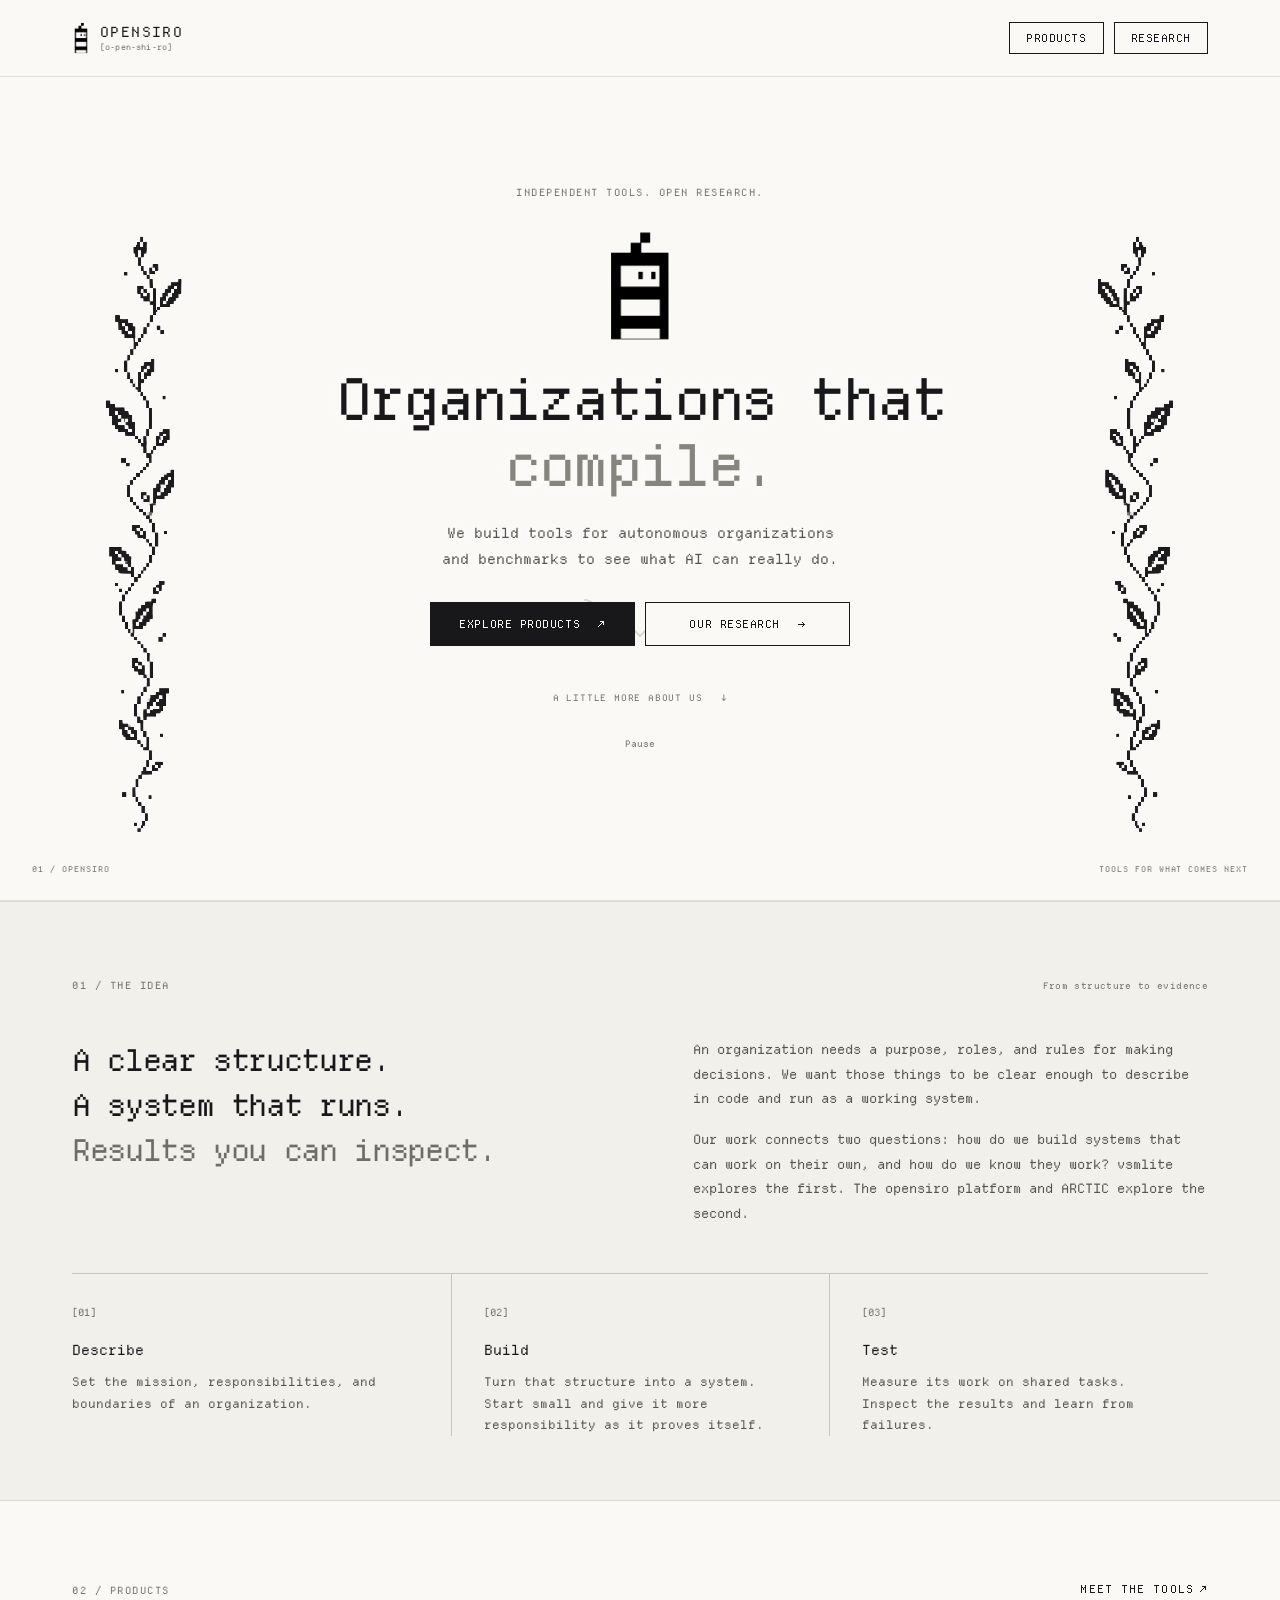
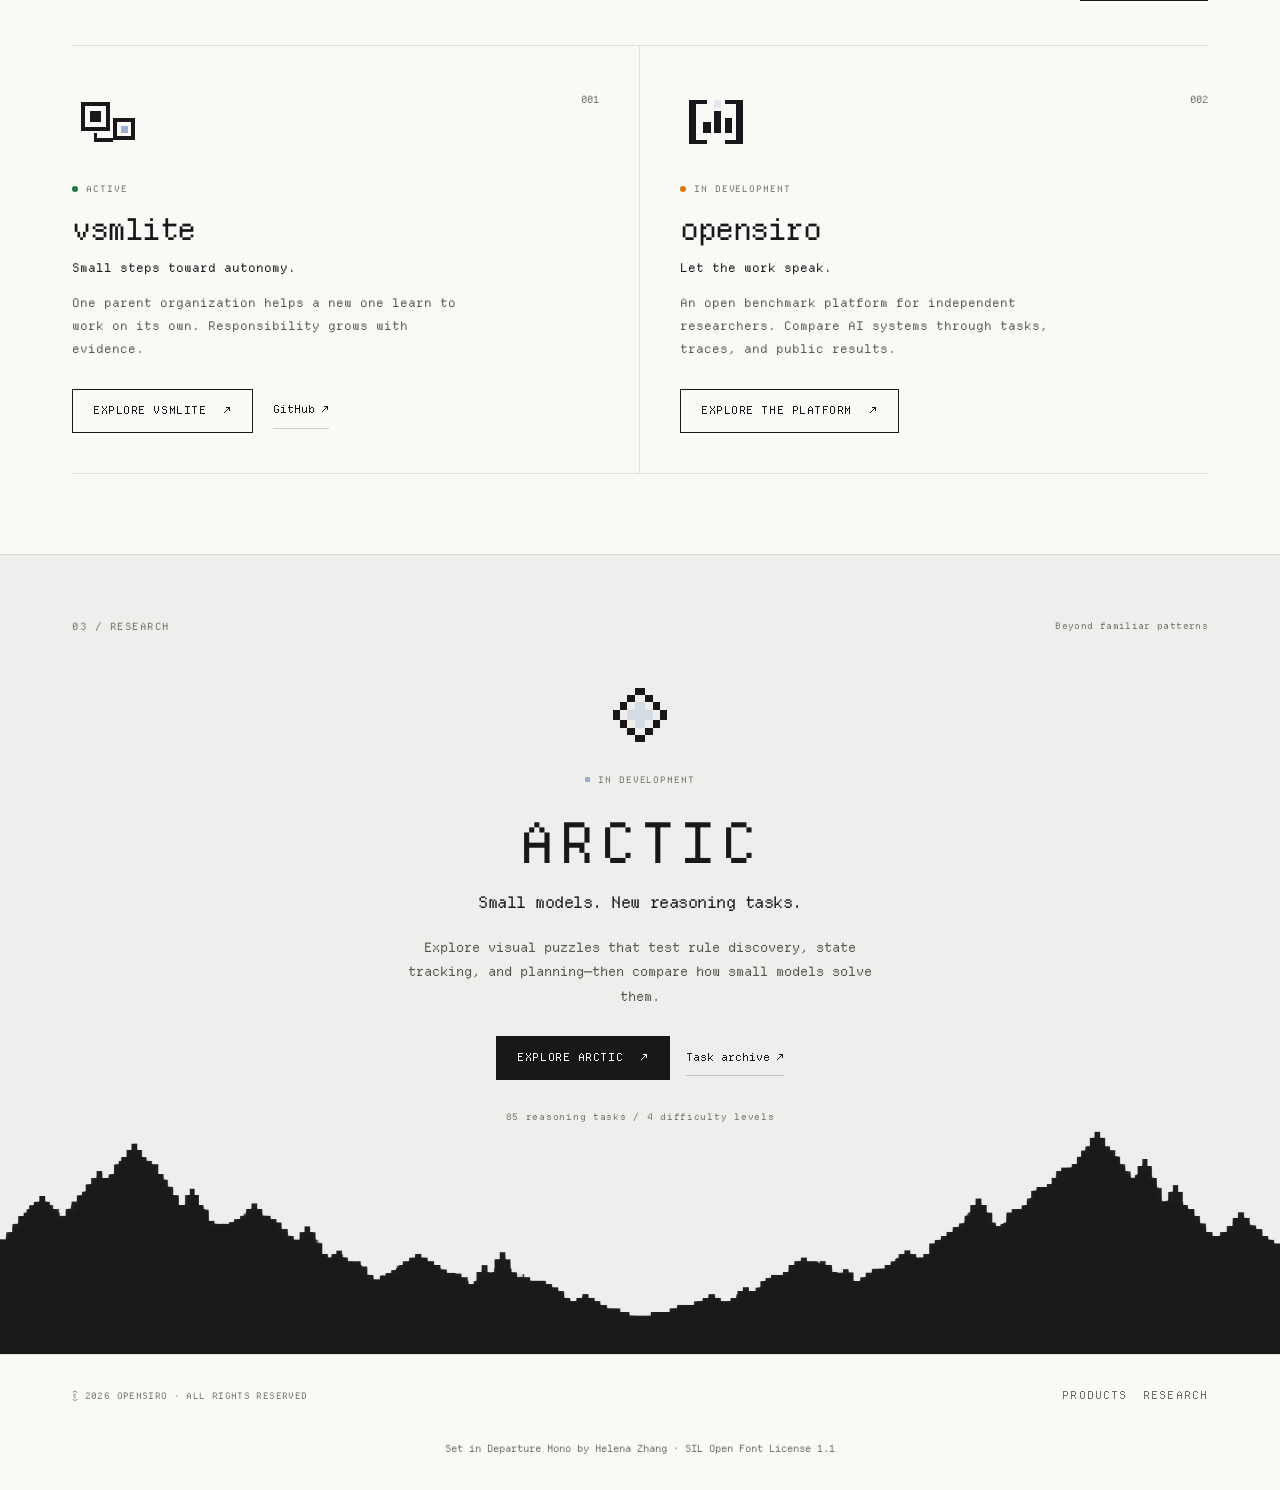
==== index.html @ 19836c88 "make site fully static" ====
<!DOCTYPE html>
<html lang="en">
<head>
<meta charset="UTF-8">
<meta name="viewport" content="width=device-width, initial-scale=1">
<title>opensiro — organizations that compile</title>
<meta name="description" content="Tools for autonomous organizations and open AI research. Explore vsmlite, the opensiro benchmark platform, and ARCTIC.">
<meta name="color-scheme" content="light">
<meta property="og:title" content="opensiro — organizations that compile">
<meta property="og:description" content="Tools for autonomous organizations and open AI research. Explore vsmlite, the opensiro benchmark platform, and ARCTIC.">
<meta property="og:type" content="website">
<meta property="og:url" content="https://opensiro.com/">
<meta property="og:image" content="https://opensiro.com/assets/social-preview.png">
<meta property="og:image:width" content="1536">
<meta property="og:image:height" content="1024">
<meta property="og:image:alt" content="opensiro — Build organizations. Test ideas.">
<meta name="twitter:card" content="summary_large_image">
<meta name="twitter:title" content="opensiro — organizations that compile">
<meta name="twitter:description" content="Tools for autonomous organizations and open AI research. Explore vsmlite, the opensiro benchmark platform, and ARCTIC.">
<meta name="twitter:image" content="https://opensiro.com/assets/social-preview.png">
<meta name="twitter:image:alt" content="opensiro — Build organizations. Test ideas.">
<link rel="canonical" href="https://opensiro.com/">
<link rel="preload" href="assets/DepartureMono-Regular.woff2" as="font" type="font/woff2" crossorigin>
<link rel="stylesheet" href="globals.css?v=20260903-pale-blue">
<link rel="stylesheet" href="shared-hero.css?v=20260903-sync">
<script src="hero-transition.js?v=20260903-sync"></script>
<script src="vines.js?v=20260903-sync2" defer blocking="render"></script>
<link rel="icon" type="image/png" sizes="64x64" href="assets/favicon-64x64.png">
<link rel="apple-touch-icon" href="assets/favicon-64x64.png">
</head>
<body>
<a class="skip-link" href="#main-content">Skip to content</a>

<!-- ============================================================ HEADER -->
<header class="site-header">
  <div class="wrap">
    <a class="brand-wordmark" href="index.html" aria-label="opensiro home">
      <span class="brand-mark" aria-hidden="true"><img class="brand-logo" src="assets/mascot-logo.png" alt=""></span>
      <span class="brand-copy"><span class="brand-name">opensiro</span><span class="brand-pronunciation">[o-pen-shi-ro]</span></span>
    </a>
    <nav class="nav-links" aria-label="primary">
      <a class="btn-stamp" href="products.html" data-nav="products">Products</a>
      <a class="btn-stamp" href="research.html" data-nav="research">Research</a>
    </nav>
  </div>
</header>

<main id="main-content">
<section class="hero home-hero">
  <div class="hero-vine vine-static vine-left" aria-hidden="true"></div>
  <div class="hero-vine vine-static vine-right" aria-hidden="true"></div>
  <div class="hero-garden" aria-hidden="true"><div class="vine-growing vine-center"></div></div>
  <div class="wrap hero-inner">
    <p class="eyebrow">Independent tools. Open research.</p>
    <div class="hero-logo" aria-hidden="true">
      <img class="hero-logo-animated" src="assets/mascot-logo.gif" alt="" width="320" height="540" decoding="async">
      <img class="hero-logo-static" src="assets/mascot-logo.png" alt="" width="320" height="540" decoding="async">
    </div>
    <h1><span class="hero-title-line">Organizations that</span> <span class="hero-title-line muted">compile.</span></h1>
    <p class="lede">We build tools for autonomous organizations<br class="desktop-break"> and benchmarks to see what AI can really do.</p>
    <div class="hero-cta">
      <a class="btn" href="products.html">Explore products <span class="arr">↗</span></a>
      <a class="btn outline" href="research.html">Our research <span class="arr">→</span></a>
    </div>
    <a class="hero-foot" href="#about">A little more about us <span aria-hidden="true">↓</span></a>
    <div class="vine-controls" hidden>
      <button class="vine-pause" type="button" aria-label="Pause garden animation">Pause</button>
    </div>
  </div>
  <div class="hero-coordinate" aria-hidden="true"><span>01 / OPENSIRO</span><span>TOOLS FOR WHAT COMES NEXT</span></div>
</section>

<section class="about-section" id="about">
  <div class="wrap">
    <div class="section-heading"><p class="eyebrow">01 / The idea</p><span class="section-note">From structure to evidence</span></div>
    <div class="about-grid">
      <h2>A clear structure.<br>A system that runs.<br><span class="muted">Results you can inspect.</span></h2>
      <div class="about-copy">
        <p>An organization needs a purpose, roles, and rules for making decisions. We want those things to be clear enough to describe in code and run as a working system.</p>
        <p>Our work connects two questions: how do we build systems that can work on their own, and how do we know they work? vsmlite explores the first. The opensiro platform and ARCTIC explore the second.</p>
      </div>
    </div>
    <ol class="process-grid">
      <li><span class="step-number">[01]</span><h3>Describe</h3><p>Set the mission, responsibilities, and boundaries of an organization.</p></li>
      <li><span class="step-number">[02]</span><h3>Build</h3><p>Turn that structure into a system. Start small and give it more responsibility as it proves itself.</p></li>
      <li><span class="step-number">[03]</span><h3>Test</h3><p>Measure its work on shared tasks. Inspect the results and learn from failures.</p></li>
    </ol>
  </div>
</section>

<section class="products-section" id="products">
  <div class="wrap">
    <div class="section-heading"><p class="eyebrow">02 / Products</p><a class="arrow-link" href="products.html">Meet the tools <span class="arr">↗</span></a></div>
    <div class="product-grid">
      <article class="product-cell">
        <div class="cell-inner">
          <div class="product-topline"><img class="product-mark " src="assets/vsmlite-mark.svg?v=20260903-pale-blue" width="80" height="80" alt="" decoding="async"><span class="product-index">001</span></div>
          <p class="p-status"><span class="dot live"></span>Active</p>
          <h3 class="p-name">vsmlite</h3>
          <p class="product-subtitle">Small steps toward autonomy.</p>
          <p class="p-tag">One parent organization helps a new one learn to work on its own. Responsibility grows with evidence.</p>
          <div class="p-cta"><a class="btn outline" href="products.html#vsmlite">Explore vsmlite <span class="arr">↗</span></a><a class="text-link" href="https://github.com/opensiro/terminal-bench-vsm" target="_blank" rel="noopener">GitHub ↗</a></div>
        </div>
      </article>
      <article class="product-cell">
        <div class="cell-inner">
          <div class="product-topline"><img class="product-mark " src="assets/opensiro-mark.svg?v=20260903-pale-blue" width="80" height="80" alt="" decoding="async"><span class="product-index">002</span></div>
          <p class="p-status alpha"><span class="dot"></span>In development</p>
          <h3 class="p-name">opensiro</h3>
          <p class="product-subtitle">Let the work speak.</p>
          <p class="p-tag">An open benchmark platform for independent researchers. Compare AI systems through tasks, traces, and public results.</p>
          <div class="p-cta"><a class="btn outline" href="products.html#opensiro">Explore the platform <span class="arr">↗</span></a></div>
        </div>
      </article>
    </div>
  </div>
</section>

<section class="arctic-section" id="research">
  <div class="wrap">
    <div class="section-heading"><p class="eyebrow">03 / Research</p><span class="section-note">Beyond familiar patterns</span></div>
    <div class="arctic-preview">
      <img class="product-mark " src="assets/arctic-mark.svg?v=20260903-pale-blue" width="80" height="80" alt="" decoding="async">
      <p class="p-status research"><span class="dot"></span>In development</p>
      <h2>ARCTIC</h2>
      <p class="arctic-headline">Small models. New reasoning tasks.</p>
      <p class="lede">Explore visual puzzles that test rule discovery, state tracking, and planning&mdash;then compare how small models solve them.</p>
      <div class="hero-cta"><a class="btn" href="research.html">Explore ARCTIC <span class="arr">↗</span></a><a class="text-link" href="https://github.com/opensiro/arctic-0" target="_blank" rel="noopener">Task archive ↗</a></div>
      <span class="arctic-caption">85 reasoning tasks / 4 difficulty levels</span>
    </div>
  </div>
  <div class="arctic-mountains" aria-hidden="true"></div>
</section>
</main>

<!-- ============================================================ FOOTER -->
<footer class="site-footer">
  <div class="wrap">
    <span class="footer-copy">© 2026 opensiro · all rights reserved</span>
    <div class="footer-links">
      <a href="products.html">Products</a>
      <a href="research.html">Research</a>
    </div>
    <!-- Social links paused until the channels are ready.
    <div class="footer-social">
      <a class="btn-icon" href="https://twitter.com/opensiro" target="_blank" rel="noopener" aria-label="Twitter / X">
        <svg width="13" height="13" viewBox="0 0 24 24" fill="currentColor"><path d="M18.244 2.25h3.308l-7.227 8.26 8.502 11.24H16.17l-5.214-6.817L4.99 21.75H1.68l7.73-8.835L1.254 2.25H8.08l4.713 6.231zm-1.161 17.52h1.833L7.084 4.126H5.117z"/></svg>
      </a>
      <a class="btn-icon" href="https://youtube.com/@opensiro" target="_blank" rel="noopener" aria-label="YouTube">
        <svg width="14" height="14" viewBox="0 0 24 24" fill="currentColor"><path d="M23.498 6.186a3.016 3.016 0 0 0-2.122-2.136C19.505 3.545 12 3.545 12 3.545s-7.505 0-9.377.505A3.017 3.017 0 0 0 .502 6.186C0 8.07 0 12 0 12s0 3.93.502 5.814a3.016 3.016 0 0 0 2.122 2.136c1.871.505 9.376.505 9.376.505s7.505 0 9.377-.505a3.015 3.015 0 0 0 2.122-2.136C24 15.93 24 12 24 12s0-3.93-.502-5.814zM9.545 15.568V8.432L15.818 12l-6.273 3.568z"/></svg>
      </a>
      <a class="btn-icon" href="https://discord.gg/opensiro" target="_blank" rel="noopener" aria-label="Discord">
        <svg width="14" height="14" viewBox="0 0 24 24" fill="currentColor"><path d="M20.317 4.37a19.791 19.791 0 0 0-4.885-1.515.074.074 0 0 0-.079.037c-.21.375-.444.864-.608 1.25a18.27 18.27 0 0 0-5.487 0 12.64 12.64 0 0 0-.617-1.25.077.077 0 0 0-.079-.037A19.736 19.736 0 0 0 3.677 4.37a.07.07 0 0 0-.032.027C.533 9.046-.32 13.58.099 18.057a.082.082 0 0 0 .031.057 19.9 19.9 0 0 0 5.993 3.03.078.078 0 0 0 .084-.028 14.09 14.09 0 0 0 1.226-1.994.076.076 0 0 0-.041-.106 13.107 13.107 0 0 1-1.872-.892.077.077 0 0 1-.008-.128 10.2 10.2 0 0 0 .372-.292.074.074 0 0 1 .077-.01c3.928 1.793 8.18 1.793 12.062 0a.074.074 0 0 1 .078.01c.12.098.246.198.373.292a.077.077 0 0 1-.006.127 12.299 12.299 0 0 1-1.873.892.077.077 0 0 0-.041.107c.36.698.772 1.362 1.225 1.993a.076.076 0 0 0 .084.028 19.839 19.839 0 0 0 6.002-3.03.077.077 0 0 0 .032-.054c.5-5.177-.838-9.674-3.549-13.66a.061.061 0 0 0-.031-.03zM8.02 15.33c-1.183 0-2.157-1.085-2.157-2.419 0-1.333.956-2.419 2.157-2.419 1.21 0 2.176 1.096 2.157 2.42 0 1.333-.956 2.418-2.157 2.418zm7.975 0c-1.183 0-2.157-1.085-2.157-2.419 0-1.333.955-2.419 2.157-2.419 1.21 0 2.176 1.096 2.157 2.42 0 1.333-.946 2.418-2.157 2.418z"/></svg>
      </a>
    </div>
    -->
    <p class="footer-font">Set in <a href="https://departuremono.com" target="_blank" rel="noopener">Departure Mono</a> by Helena Zhang · <a href="assets/DepartureMono-OFL.txt" target="_blank">SIL Open Font License 1.1</a></p>
  </div>
</footer>

<script src="app.js?v=20260903-mobile" defer></script>
</body>
</html>
---- globals.css ----
/* =====================================================================
   opensiro — globals.css
   Monochrome monospace design language.
   Warm off-white background, sharp corners, 1px hairline borders,
   invert-on-hover, single monospace typeface (DepartureMono).
   Shared across index.html, products.html, research.html.
   ===================================================================== */

@font-face{
  font-family:'DepartureMono';
  src:url('assets/DepartureMono-Regular.woff2') format('woff2'),
      url('assets/DepartureMono-Regular.woff') format('woff');
  font-weight:normal;
  font-style:normal;
  font-display:swap;
}

:root{
  --bg:#faf9f6;            /* warm off-white, NOT #fff */
  --ink:#18181b;           /* zinc-900 */
  --muted:#6e6e68;
  --muted-2:rgba(0,0,0,.8);
  --hairline:rgba(0,0,0,.10);
  --hairline-2:rgba(0,0,0,.18);
  --tint:rgba(0,0,0,.04);  /* 4% section wash */
  --accent:#9bafd2;        /* pale blue for artwork and decorative accents */
  --accent-ink:#49658e;    /* readable blue for text and keyboard focus */
  --ok:#16a34a;
  --warn:#d97706;
  --font:'DepartureMono',ui-monospace,'SF Mono',Menlo,Consolas,monospace;
  --maxw:1200px;
  --nav-h:64px;
}

/* ---------------------------------------------------------------- reset */
*,*::before,*::after{box-sizing:border-box}
html,body{margin:0;padding:0}
html{scroll-behavior:smooth;-webkit-text-size-adjust:100%}
body{
  font-family:var(--font);
  font-size:13px;
  line-height:1.6;
  letter-spacing:0;
  color:var(--ink);
  background:var(--bg);
  -webkit-font-smoothing:antialiased;
  -moz-osx-font-smoothing:grayscale;
}
button,input{font-family:inherit;color:inherit}
button{cursor:pointer;border:0;background:none}
a{color:inherit;text-decoration:none}
img,svg{display:block;max-width:100%}
::selection{background:var(--ink);color:var(--bg)}

::-webkit-scrollbar{width:10px;height:10px}
::-webkit-scrollbar-track{background:var(--bg)}
::-webkit-scrollbar-thumb{background:var(--hairline-2)}
::-webkit-scrollbar-thumb:hover{background:var(--ink)}

/* keep numerals aligned */
.num,.stat .v,.meta-row code{font-variant-numeric:tabular-nums}

/* =====================================================================
   Layout
   ===================================================================== */
.wrap{max-width:var(--maxw);margin:0 auto;padding:0 32px}
.wrap-narrow{max-width:880px;margin:0 auto;padding:0 32px}

section{padding:96px 0;position:relative}
section.tint{background:var(--tint);border-top:1px solid var(--hairline);border-bottom:1px solid var(--hairline)}
section.tight{padding:64px 0}

@media (max-width:768px){
  .wrap,.wrap-narrow{padding:0 20px}
  section{padding:64px 0}
}

/* =====================================================================
   Type scale
   ===================================================================== */
.eyebrow,.sec-label{
  font-size:11px;
  text-transform:uppercase;
  letter-spacing:.3em;
  color:var(--muted);
  font-weight:normal;
  text-align:center;
  display:block;
  margin:0 0 56px;
}

h1{font-size:clamp(26px,4.5vw,36px);line-height:1.2;letter-spacing:0;font-weight:500;margin:0 0 20px}
h1.center,h2.center{text-align:center}
h1 .muted{color:var(--muted)}
h2{font-size:clamp(22px,3vw,28px);line-height:1.25;letter-spacing:0;font-weight:500;margin:0 0 16px}

.lede{font-size:15px;line-height:1.65;color:var(--muted-2);max-width:560px}
.lede.center{margin-left:auto;margin-right:auto;text-align:center}
.lede b{color:var(--ink);font-weight:normal}

@media (max-width:768px){
  .eyebrow,.sec-label{margin-bottom:40px}
}

/* =====================================================================
   Buttons — sharp-cornered hairline pills, invert on hover
   ===================================================================== */
/* nav stamp (28px tall) */
.btn-stamp{
  display:inline-flex;align-items:center;justify-content:center;gap:6px;
  height:28px;padding:0 12px;
  border:1px solid var(--ink);background:var(--bg);color:var(--ink);
  font-size:11px;text-transform:uppercase;letter-spacing:.05em;line-height:1;
  transition:background .2s,color .2s,border-color .2s;white-space:nowrap;
}
.btn-stamp:hover{background:var(--ink);color:var(--bg)}
.btn-stamp.active{background:var(--ink);color:var(--bg)}

/* primary CTA (36px tall) */
.btn{
  display:inline-flex;align-items:center;justify-content:center;gap:8px;
  height:36px;padding:0 20px;
  border:1px solid var(--ink);background:var(--ink);color:var(--bg);
  font-size:12px;text-transform:uppercase;letter-spacing:.05em;line-height:1;
  transition:background .2s,color .2s,border-color .2s;white-space:nowrap;
}
.btn:hover{background:var(--bg);color:var(--ink)}
.btn.outline{background:var(--bg);color:var(--ink)}
.btn.outline:hover{background:var(--ink);color:var(--bg)}
.btn .arr{transition:transform .2s}
.btn:hover .arr{transform:translateX(2px)}

/* square icon button (36x36) */
.btn-icon{
  display:inline-flex;align-items:center;justify-content:center;
  width:36px;height:36px;
  border:1px solid var(--ink);background:var(--bg);color:var(--ink);
  transition:background .2s,color .2s;flex:none;
}
.btn-icon:hover{background:var(--ink);color:var(--bg)}

/* =====================================================================
   Header / nav
   ===================================================================== */
.site-header{
  position:sticky;top:0;z-index:50;
  background:var(--bg);
  border-bottom:1px solid var(--hairline);
}
.site-header .wrap{
  display:flex;align-items:center;justify-content:space-between;gap:16px;
  min-height:var(--nav-h);
}
.brand-wordmark{display:inline-flex;align-items:center;gap:9px;text-decoration:none;color:var(--ink)}
.brand-mark{
  display:inline-flex;align-items:center;justify-content:center;
  width:20px;height:30px;flex:none;
}
.brand-logo{
  width:18px;height:30px;object-fit:contain;
}
.brand-name{
  font-size:14px;text-transform:uppercase;letter-spacing:.1em;line-height:1;
}

.nav-links{display:flex;align-items:center;gap:8px}
.nav-links .btn-stamp{height:28px}

/* =====================================================================
   Hero
   ===================================================================== */
.hero{
  min-height:calc(100vh - var(--nav-h));
  display:flex;align-items:center;justify-content:center;
  text-align:center;padding:64px 0;position:relative;
}
.hero .hero-inner{max-width:760px}
.hero .hero-logo{
  position:relative;width:96px;aspect-ratio:320 / 540;
  margin:0 auto 40px;
}
.hero .hero-logo img{
  position:absolute;inset:0;width:100%;height:100%;
  object-fit:contain;object-position:center;
}
.hero .hero-logo-static{display:none}
.hero h1{font-size:clamp(30px,5vw,44px);line-height:1.15;margin-bottom:24px}
.hero .lede{margin-left:auto;margin-right:auto;max-width:560px}
.hero .hero-cta{display:flex;gap:10px;justify-content:center;margin-top:36px;flex-wrap:wrap}
.hero .hero-foot{
  margin-top:48px;font-size:11px;text-transform:uppercase;letter-spacing:.2em;color:var(--muted);
}

@media (max-width:768px){
  .hero{min-height:auto;padding:72px 0 80px}
  .hero .hero-logo{width:76px;margin-bottom:32px}
}

@media (prefers-reduced-motion:reduce){
  .hero .hero-logo-animated{display:none}
  .hero .hero-logo-static{display:block}
}

/* =====================================================================
   Product grid — centered blocks divided by hairlines (not cards)
   ===================================================================== */
.product-grid{
  display:grid;grid-template-columns:1fr 1fr;
  border-top:1px solid var(--hairline);border-bottom:1px solid var(--hairline);
}
.product-grid.single{grid-template-columns:1fr}
.product-cell{
  display:flex;align-items:center;justify-content:center;
  padding:64px 32px;text-align:center;
  border-right:1px solid var(--hairline);
}
.product-cell:last-child{border-right:0}
.product-cell .cell-inner{max-width:360px}
.product-cell .p-name{
  font-size:22px;text-transform:uppercase;letter-spacing:.15em;line-height:1;
  margin:0 0 14px;font-weight:500;
}
.product-cell .p-tag{
  font-size:12px;text-transform:uppercase;letter-spacing:.15em;line-height:1.5;
  color:var(--muted-2);margin:0 0 20px;
}
.product-cell .p-status{
  display:inline-flex;align-items:center;gap:8px;
  font-size:11px;text-transform:uppercase;letter-spacing:.2em;color:var(--muted-2);
  margin-bottom:28px;
}
.product-cell .p-status .dot{width:6px;height:6px;border-radius:50%;background:var(--ink);flex:none}
.product-cell .p-status.alpha .dot{background:var(--warn)}
.product-cell .p-status.research .dot{background:var(--accent)}
.product-cell .p-cta{display:flex;gap:8px;justify-content:center;flex-wrap:wrap}

@media (max-width:820px){
  .product-grid{grid-template-columns:1fr}
  .product-cell{border-right:0;border-bottom:1px solid var(--hairline);padding:48px 24px}
  .product-cell:last-child{border-bottom:0}
}

/* =====================================================================
   Detail page blocks (products.html / research.html)
   ===================================================================== */
.detail{
  padding:80px 0;border-bottom:1px solid var(--hairline);
}
.detail:last-of-type{border-bottom:0}
.detail-head{
  display:flex;align-items:baseline;gap:16px;flex-wrap:wrap;margin-bottom:28px;
}
.detail-head .d-name{
  font-size:28px;text-transform:uppercase;letter-spacing:.1em;font-weight:500;line-height:1;
}
.detail-head .d-status{
  font-size:11px;text-transform:uppercase;letter-spacing:.2em;color:var(--muted);
  display:inline-flex;align-items:center;gap:8px;
}
.detail-head .d-status .dot{width:6px;height:6px;border-radius:50%;background:var(--warn)}
.detail-tag{
  font-size:13px;text-transform:uppercase;letter-spacing:.1em;color:var(--muted-2);
  margin:0 0 28px;line-height:1.6;
}
.detail-body{
  display:grid;grid-template-columns:1.4fr 1fr;gap:48px;align-items:start;
}
.detail-prose p{font-size:13px;line-height:1.75;color:var(--muted-2);margin:0 0 18px}
.detail-prose p:last-child{margin-bottom:0}
.detail-prose p b{color:var(--ink);font-weight:normal}
.detail-prose h3{
  font-size:13px;text-transform:uppercase;letter-spacing:.15em;font-weight:500;
  margin:28px 0 12px;color:var(--ink);
}

.detail-aside{
  border:1px solid var(--hairline);padding:24px;
}
.detail-aside .as-label{
  font-size:10px;text-transform:uppercase;letter-spacing:.2em;color:var(--muted);
  margin-bottom:14px;
}
.meta-list{list-style:none;margin:0;padding:0}
.meta-list li{
  display:flex;justify-content:space-between;gap:16px;
  padding:10px 0;border-top:1px solid var(--hairline);
  font-size:12px;line-height:1.5;
}
.meta-list li:first-child{border-top:0}
.meta-list .k{color:var(--muted);text-transform:uppercase;letter-spacing:.1em;font-size:11px}
.meta-list .v{color:var(--ink);text-align:right}
.meta-list code{font-family:var(--font);font-size:11px}

.detail-actions{display:flex;gap:8px;flex-wrap:wrap;margin-top:24px}

@media (max-width:820px){
  .detail-body{grid-template-columns:1fr;gap:32px}
}

/* =====================================================================
   Stat strip (used on landing)
   ===================================================================== */
.stat-strip{
  display:flex;border-top:1px solid var(--hairline);border-bottom:1px solid var(--hairline);
}
.stat-strip .stat{
  flex:1 1 0;padding:36px 24px;text-align:center;border-right:1px solid var(--hairline);
}
.stat-strip .stat:last-child{border-right:0}
.stat .v{font-size:28px;line-height:1;font-weight:500;margin-bottom:10px}
.stat .k{font-size:11px;text-transform:uppercase;letter-spacing:.15em;color:var(--muted)}
@media (max-width:768px){
  .stat-strip{flex-wrap:wrap}
  .stat-strip .stat{flex:1 1 50%;border-bottom:1px solid var(--hairline)}
  .stat-strip .stat:nth-child(2n){border-right:0}
  .stat-strip .stat:nth-last-child(-n+2){border-bottom:0}
}

/* =====================================================================
   CTA band
   ===================================================================== */
.cta-band{text-align:center;padding:96px 0}
.cta-band .lede{margin-bottom:32px}

/* =====================================================================
   Footer
   ===================================================================== */
.site-footer{
  border-top:1px solid var(--hairline);
  padding:32px 0;
}
.site-footer .wrap{
  display:flex;align-items:center;justify-content:space-between;gap:24px;flex-wrap:wrap;
}
.footer-copy{font-size:11px;text-transform:uppercase;letter-spacing:.1em;color:var(--muted)}
.footer-links{display:flex;align-items:center;gap:16px;flex-wrap:wrap}
.footer-links a{
  font-size:11px;text-transform:uppercase;letter-spacing:.1em;color:var(--muted);
  transition:color .15s;
}
.footer-links a:hover{color:var(--ink)}
.footer-social{display:flex;gap:8px}
.footer-social .btn-icon{width:32px;height:32px}
.footer-font{
  flex-basis:100%;width:100%;margin:10px 0 0;
  font-size:10px;text-transform:uppercase;letter-spacing:.1em;color:var(--muted);text-align:center;
}
.footer-font a{color:inherit;transition:color .15s}
.footer-font a:hover{color:var(--ink)}

@media (max-width:600px){
  .site-footer .wrap{flex-direction:column;text-align:center}
}

/* =====================================================================
   Terminal block (kept minimal, monochrome)
   ===================================================================== */
.term{
  border:1px solid var(--ink);background:var(--bg);
}
.term .bar{
  display:flex;align-items:center;gap:10px;
  padding:10px 14px;border-bottom:1px solid var(--hairline);
}
.term .file{font-size:11px;color:var(--muted);text-transform:lowercase;letter-spacing:0}
.term pre{margin:0;padding:16px 18px;font-size:12px;line-height:1.8;color:var(--ink);overflow-x:auto}
.term pre .c{color:var(--muted)}
.term pre .p{color:var(--ink)}

/* =====================================================================
   Misc
   ===================================================================== */
hr.rule{border:0;border-top:1px solid var(--hairline);margin:0}
.arrow-link{
  display:inline-flex;align-items:center;gap:6px;
  font-size:11px;text-transform:uppercase;letter-spacing:.1em;color:var(--ink);
  border-bottom:1px solid var(--ink);padding-bottom:2px;
  transition:gap .2s;
}
.arrow-link:hover{gap:10px}
.arrow-link .arr{transition:transform .2s}

.tag-inline{
  display:inline-block;font-size:10px;text-transform:uppercase;letter-spacing:.2em;
  color:var(--muted);border:1px solid var(--hairline);padding:3px 8px;line-height:1;
}

/* Stable mascot crop + pronunciation wordmark */
.brand-wordmark{gap:10px}
.brand-mark{width:18px;height:32px;overflow:hidden}
.brand-logo{width:22px;height:32px;max-width:none;object-fit:contain;object-position:center;clip-path:inset(0 17%)}
.brand-copy{display:inline-flex;flex-direction:column;align-items:flex-start;gap:4px;line-height:1}
.brand-pronunciation{font-size:8px;line-height:1;letter-spacing:.02em;color:var(--muted);text-transform:none;white-space:nowrap}

/* =====================================================================
   2026 refresh — clear copy, living pixels, distinct product identities
   ===================================================================== */
:focus-visible{outline:2px solid var(--accent-ink);outline-offset:5px}
[id]{scroll-margin-top:88px}
.skip-link{position:fixed;top:8px;left:16px;z-index:100;background:var(--ink);color:var(--bg);padding:12px 18px;transform:translateY(-160%)}
.skip-link:focus{transform:none}
.muted{color:var(--muted)}
.site-header{background:rgba(250,249,246,.96)}
.site-header .wrap{min-height:76px}
.nav-links{gap:10px}
.nav-links .btn-stamp{height:32px;padding:0 16px}
.btn,.btn-icon{min-height:44px;height:auto}
.btn{padding:14px 20px;gap:18px;font-size:11px}
.btn-icon{width:44px}
.btn:hover,.btn:focus-visible{border-color:var(--accent);color:var(--accent-ink)}
.btn.outline:hover,.btn.outline:focus-visible{background:var(--ink);color:var(--bg);border-color:var(--ink)}
.text-link{font-size:11px;border-bottom:1px solid var(--hairline-2);padding:9px 0;transition:color .2s,border-color .2s}
.text-link:hover{color:var(--accent-ink);border-color:var(--accent)}
.hero-cta{display:flex;align-items:center;justify-content:center;gap:16px;flex-wrap:wrap}
.eyebrow{letter-spacing:.15em;font-size:10px}
.hero{isolation:isolate;overflow:hidden}
.hero .hero-inner{position:relative;z-index:1;max-width:860px;width:100%}
.home-hero{min-height:740px;min-height:min(850px,calc(100svh - 76px));padding:50px 0 82px}
.hero .eyebrow{margin:0 0 28px}
.hero .hero-logo{width:68px;margin:0 auto 24px}
.hero h1{font-size:clamp(34px,4.5vw,58px);line-height:1.14;letter-spacing:-.055em;margin-bottom:22px}
.hero h1 .muted{color:#85857e}
.hero .lede{max-width:600px;font-size:14px;line-height:1.85;color:#55554f}
.hero .hero-cta{margin-top:30px}
.hero .hero-foot{display:inline-flex;align-items:center;gap:18px;margin:36px 0 0;font-size:9px;letter-spacing:.09em;padding:8px 0}
.hero-foot:hover{color:var(--ink)}
.hero-coordinate{position:absolute;bottom:24px;left:32px;right:32px;display:flex;justify-content:space-between;font-size:8px;letter-spacing:.12em;color:var(--muted)}
.hero-vine{position:absolute;z-index:0;bottom:56px;width:clamp(115px,18vw,255px);height:80%;max-height:620px;pointer-events:none;image-rendering:pixelated}
.vine-static{background:var(--ink);-webkit-mask:url('assets/pixel-vine.png') center bottom / contain no-repeat;mask:url('assets/pixel-vine.png') center bottom / contain no-repeat}
.vine-left{left:clamp(-40px,2vw,50px)}
.vine-right{right:clamp(-40px,2vw,50px);transform:scaleX(-1)}
.vine-growing svg{display:block;width:100%;height:100%;fill:currentColor;shape-rendering:crispEdges}
.vine-petal,.vine-bud{fill:var(--accent)}
.vine-flower-center{fill:var(--bg)}
.vine-petal,.vine-bud,.vine-leaf{transform-origin:0 0}
.vine-leaf.vine-unfolding{animation:vine-leaf-open .45s steps(7,end) both}
.vine-bud.vine-unfolding{animation:vine-bud-open .3s steps(5,end) both}
.vine-petal.vine-unfolding{animation:vine-petal-open .55s steps(8,end) both}
.vines-ready .vine-unfolding{animation-play-state:paused}
.vines-ready.vines-in-view .vine-unfolding{animation-play-state:running}
@keyframes vine-leaf-open{0%{opacity:0;transform:scale(.1) rotate(30deg)}20%{opacity:1}100%{opacity:1;transform:scale(1) rotate(0)}}
@keyframes vine-bud-open{0%{opacity:0;transform:scale(.2)}100%{opacity:1;transform:scale(1)}}
@keyframes vine-petal-open{0%{opacity:0;transform:scale(.1) rotate(-25deg)}20%{opacity:1}100%{opacity:1;transform:scale(1) rotate(0)}}
.hero-garden{position:absolute;z-index:0;left:50%;top:50%;width:min(760px,82%);height:88%;transform:translate(-50%,-50%);pointer-events:none;overflow:hidden;opacity:.65;mask-image:radial-gradient(ellipse 32% 35% at 50% 50%,#0004 15%,#000 100%)}
.vine-center{width:100%;height:100%;color:#a8ada4}
.vine-center .vine-petal,.vine-center .vine-bud{fill:var(--garden-bloom,#9bafd2)}
.vine-center .vine-flower{transform-box:fill-box}
.vine-stem{stroke:currentColor;stroke-width:2.4;stroke-linecap:square;stroke-linejoin:round;fill:none}
.vine-feeler{stroke-width:1.8}
.vine-tip{fill:currentColor}
.home-hero h1,.home-hero .eyebrow,.home-hero .lede{text-shadow:0 0 8px var(--bg),0 0 14px var(--bg)}
.vine-controls{display:flex;align-items:center;justify-content:center;gap:18px;margin:14px auto 0;color:var(--muted);font-size:9px}
.vine-controls[hidden]{display:none}
.vine-controls button{font:inherit;color:inherit;background:none;border:0;padding:8px 0;cursor:pointer;min-height:32px}
.vine-controls button:hover{color:var(--accent-ink)}
.vine-controls button:disabled{cursor:default;opacity:.5}
@media(max-width:540px){.hero-garden{width:560px;max-width:none;opacity:.42}.vine-controls{margin-top:8px}.home-hero .hero-foot{margin-top:22px}}
.page-hero{min-height:430px;padding:90px 0 72px;border-bottom:1px solid var(--hairline)}
.page-hero .hero-vine{height:90%;bottom:0;max-width:190px}
.page-hero .hero-cta{gap:30px}
.section-heading{display:flex;align-items:center;justify-content:space-between;gap:24px;margin-bottom:44px}
.section-heading .eyebrow{margin:0;text-align:left}
.section-note{font-size:9px;letter-spacing:.04em;color:var(--muted)}
.about-section{border-top:1px solid var(--hairline);border-bottom:1px solid var(--hairline);background:#f1f0eb;padding:76px 0 64px}
.about-grid{display:grid;grid-template-columns:1.05fr 1fr;gap:80px;align-items:start}
.about-grid h2{font-size:clamp(21px,2.5vw,30px);line-height:1.5;letter-spacing:-.045em;margin:0}
.about-copy p{font-size:13px;line-height:1.9;margin:0 0 16px;color:#55554f}
.about-copy p:last-child{margin-bottom:0}
.process-grid{list-style:none;padding:0;margin:46px 0 0;display:grid;grid-template-columns:repeat(3,1fr);border-top:1px solid var(--hairline-2)}
.process-grid li{padding:28px 32px 0 0}
.process-grid li+li{padding-left:32px;border-left:1px solid var(--hairline-2)}
.step-number{font-size:10px;color:var(--muted)}
.process-grid h3{font-size:14px;font-weight:normal;margin:16px 0 10px}
.process-grid p{font-size:12px;line-height:1.8;color:#55554f;margin:0}
.products-section{padding:80px 0}
.product-cell{padding:40px;text-align:left;align-items:stretch;justify-content:stretch}
.product-cell:first-child{padding-left:0}
.product-cell:last-child{padding-right:0}
.product-cell .cell-inner{max-width:none;width:100%;display:flex;flex-direction:column;align-items:flex-start}
.product-topline{display:flex;justify-content:space-between;align-items:flex-start;width:100%;margin-bottom:24px}
.product-mark{width:72px;height:72px;flex:none;image-rendering:pixelated}
.product-index{font-size:10px;color:var(--muted);padding-top:6px}
.product-cell .p-name{font-size:30px;letter-spacing:-.05em;text-transform:none;margin-bottom:14px}
.product-subtitle{font-size:12px;line-height:1.7;margin:0 0 14px;color:var(--ink)}
.product-cell .p-tag{font-size:12px;line-height:1.9;text-transform:none;letter-spacing:0;color:#5a5a53;margin-bottom:28px;max-width:410px}
.p-status,.product-cell .p-status{display:inline-flex;align-items:center;gap:8px;font-size:9px;line-height:1.5;text-transform:uppercase;letter-spacing:.1em;color:var(--muted);margin:0 0 18px}
.p-status .dot,.d-status .dot{width:5px;height:5px;border-radius:0;background:var(--ink);flex:none}
.dot.live,.product-cell .p-status .dot.live,.detail-head .d-status .dot.live{background:#237746}
.p-status.alpha .dot{background:var(--warn)}
.p-status.research .dot{background:var(--accent)}
.product-cell .p-cta{justify-content:flex-start;align-items:center;gap:20px;margin-top:auto}
.arctic-section{position:relative;isolation:isolate;overflow:hidden;background:#eeefec;padding:64px 0 230px;border-top:1px solid var(--hairline)}
.arctic-section>.wrap{position:relative;z-index:1}
.arctic-preview{text-align:center;max-width:650px;margin:0 auto}
.arctic-preview .product-mark{margin:0 auto 22px}
.arctic-preview .p-status{display:flex;justify-content:center;margin-bottom:22px}
.arctic-preview h2{font-size:clamp(38px,5vw,56px);letter-spacing:.08em;margin:0 0 12px}
.arctic-headline{font-size:16px;margin:0 0 20px;letter-spacing:-.03em}
.arctic-preview .lede{font-size:13px;line-height:1.9;margin:0 auto 26px;max-width:480px;color:#55554f}
.arctic-caption{display:block;color:var(--muted);font-size:9px;letter-spacing:.08em;margin-top:30px}
.arctic-mountains{position:absolute;z-index:0;bottom:-1px;left:0;width:100%;height:240px;background:var(--ink);-webkit-mask:url('assets/arctic-mountains.png') center bottom / 100% 100% no-repeat;mask:url('assets/arctic-mountains.png') center bottom / 100% 100% no-repeat;transition:background-color .6s ease;pointer-events:none}
.arctic-section:hover .arctic-mountains,.arctic-section:focus-within .arctic-mountains{background:var(--accent)}
.arctic-hero{min-height:780px;padding:64px 0 250px;display:block}
.arctic-hero .hero-product-mark{width:90px;height:90px;margin:0 auto 24px}
.arctic-hero h1{font-size:clamp(50px,7vw,80px);letter-spacing:.08em;margin-bottom:16px}
.arctic-hero .lede{max-width:550px;font-size:13px}
.detail{padding:72px 0}
.detail-head{align-items:center;gap:24px;margin-bottom:30px}
.detail-head .eyebrow{margin:0 0 12px;text-align:left;font-size:9px}
.detail-head .d-name{margin:0;font-size:32px;text-transform:none;letter-spacing:-.05em}
.detail-head .d-status{margin-left:auto;font-size:9px;letter-spacing:.08em}
.detail-head .d-status .dot{border-radius:0}
.detail-tag{text-transform:none;font-size:16px;letter-spacing:-.03em;margin-bottom:34px;max-width:650px}
.detail-body{grid-template-columns:1.4fr 1fr;gap:80px}
.detail-prose p{color:#55554f;line-height:1.9;font-size:13px}
.detail-prose h3{font-size:12px;letter-spacing:0;text-transform:none;margin:28px 0 12px}
.detail-aside{padding:28px;background:var(--bg)}
.detail-aside .as-label{margin:0 0 16px}
.meta-list .k{font-size:9px;letter-spacing:.04em}
.meta-list .v{font-size:11px}
.detail-actions .btn{font-size:10px;white-space:normal;line-height:1.5}
.research-question{font-size:clamp(22px,3vw,34px);line-height:1.5;letter-spacing:-.045em;max-width:960px;margin-bottom:44px}
.detail-prose .research-expansion{font-size:10px;border-top:1px solid var(--hairline);padding-top:20px;margin-top:28px}
.section-heading .p-status{margin:0}
.stat-strip .stat{padding:28px 16px}
.stat .v{font-size:34px;letter-spacing:-.04em}
.stat .v span{font-size:17px}
.stat .k{font-size:9px;line-height:1.7;letter-spacing:.05em}
.cta-band .eyebrow{margin-bottom:26px}
.cta-band h2{font-size:26px;letter-spacing:-.04em}
.cta-band .lede{font-size:12px;color:#55554f;line-height:1.9;margin-bottom:28px}
.footer-copy{font-size:9px;letter-spacing:.04em}
.footer-font{text-transform:none;letter-spacing:0;line-height:1.9}

@media(min-width:1600px){.hero-vine{width:300px;max-height:680px}.vine-left{left:calc((100vw - 1440px)/2)}.vine-right{right:calc((100vw - 1440px)/2)}}
@media(max-width:1000px){
  .hero-vine{opacity:.65;width:145px}.vine-left{left:-30px}.vine-right{right:-30px}
  .about-grid,.detail-body{gap:40px}
  .product-cell{padding:32px}
  .detail-head .d-status{margin-left:0}
}
@media(max-width:820px){
  .site-header .wrap{gap:10px}
  .nav-links{gap:6px}
  .nav-links .btn-stamp{height:44px;padding:0 10px}
  .home-hero{min-height:690px}
  .hero .hero-inner{max-width:640px}
  .hero .lede{max-width:460px}
  .hero-vine{width:100px;opacity:.4}
  .about-grid,.detail-body{grid-template-columns:1fr;gap:28px}
  .about-grid h2{font-size:28px}
  .product-cell,.product-cell:first-child,.product-cell:last-child{padding:32px 0}
  .product-cell .p-tag{max-width:520px}
  .process-grid li{padding-right:20px}.process-grid li+li{padding-left:20px}
  .arctic-section{padding-bottom:200px}.arctic-mountains{height:175px}
  .arctic-hero{min-height:710px;padding-top:64px;padding-bottom:210px}
}
@media(max-width:540px){
  .site-header .wrap{min-height:68px;padding:0 16px}
  .brand-wordmark{gap:7px}
  .brand-name{font-size:12px;letter-spacing:.05em}
  .brand-pronunciation{font-size:7px}
  .nav-links .btn-stamp{font-size:10px;padding:0 8px;letter-spacing:0}
  .home-hero{min-height:710px;padding:48px 0 75px}
  .hero .hero-inner{padding-left:30px;padding-right:30px}
  .hero h1{font-size:32px;letter-spacing:-.065em}
  .hero .eyebrow{font-size:8px;letter-spacing:.09em}
  .hero .hero-logo{width:62px;margin-bottom:24px}
  .hero .lede{font-size:12px;max-width:320px;line-height:1.9}
  .desktop-break{display:none}
  .hero .hero-cta{gap:10px}
  .hero-cta .btn{font-size:9px;padding:13px 12px;gap:10px}
  .hero .hero-foot{font-size:8px;letter-spacing:0;margin-top:30px}
  .hero-vine{width:88px;height:72%;bottom:75px;opacity:.24}
  .vine-left{left:-20px}.vine-right{right:-20px}
  .hero-coordinate{left:20px;right:20px;font-size:7px}.hero-coordinate span:last-child{display:none}
  .section-heading{gap:16px;margin-bottom:30px;align-items:flex-start}.section-note{max-width:120px;text-align:right;font-size:8px}
  .section-heading .arrow-link{font-size:8px;letter-spacing:0}
  .about-section,.products-section,.detail{padding:52px 0}
  .about-grid h2{font-size:23px}
  .about-copy p,.detail-prose p{font-size:12px}
  .process-grid{grid-template-columns:1fr;margin-top:32px}
  .process-grid li,.process-grid li+li{border-left:0;border-bottom:1px solid var(--hairline);padding:22px 0}
  .process-grid li:last-child{border-bottom:0;padding-bottom:0}
  .process-grid h3{margin-top:10px}.process-grid p{max-width:360px}
  .page-hero{padding:68px 0 52px;min-height:390px}
  .page-hero .hero-vine{bottom:0}
  .page-hero .hero-cta{gap:24px}
  .product-cell .p-name{font-size:28px}
  .product-mark{width:64px;height:64px}
  .detail-head{gap:16px}.detail-head .d-name{font-size:28px}
  .detail-head .d-status{width:100%;margin-top:0}
  .detail-tag{font-size:14px}.detail-aside{padding:22px}
  .arctic-section{padding-top:48px;padding-bottom:140px}
  .arctic-mountains{height:120px;-webkit-mask-size:170% 100%;mask-size:170% 100%}
  .arctic-preview h2{font-size:42px}.arctic-headline{font-size:14px}
  .arctic-preview .lede{font-size:12px}
  .arctic-caption{font-size:8px;letter-spacing:0}
  .arctic-hero{min-height:710px;padding-top:54px;padding-bottom:170px}
  .arctic-hero h1{font-size:56px;letter-spacing:.06em}
  .arctic-hero .hero-product-mark{width:80px;height:80px}
  .research-question{font-size:22px}
  .stat-strip .stat{flex-basis:50%;padding:24px 10px}.stat .v{font-size:28px}
  .cta-band{padding:64px 0}.cta-band h2{font-size:22px}
}
@media(prefers-reduced-motion:reduce){
  html{scroll-behavior:auto}
  *,*::before,*::after{animation:none!important;transition:none!important}
  .hero-vine{clip-path:none!important}
}

/* Public ARCTIC-0 training pairs, drawn directly from the source matrices. */
.research-hero .hero-inner{max-width:660px}
.research-orbit{position:absolute;top:220px;z-index:1;width:176px;text-align:left;pointer-events:none}
.orbit-left{left:max(28px,calc((100vw - 1200px)/2 + 32px));transform:translateY(24px)}
.orbit-right{right:max(28px,calc((100vw - 1200px)/2 + 32px));transform:translateY(-28px)}
.research-orbit img{width:176px;height:176px;margin:16px 0;border:6px solid var(--bg);outline:1px solid var(--hairline-2);image-rendering:pixelated}
.orbit-stack img{width:144px;height:204px;object-fit:contain}
.orbit-label,.orbit-foot{font-size:8px;letter-spacing:.08em;text-transform:uppercase;color:var(--muted)}
.orbit-foot{font-size:7px;letter-spacing:.03em}
.benchmark-samples{padding:80px 0;border-bottom:1px solid var(--hairline)}
.sample-intro{display:flex;align-items:flex-end;justify-content:space-between;gap:48px;margin-bottom:42px}
.sample-intro h2{font-size:clamp(22px,3vw,34px);line-height:1.4;letter-spacing:-.045em;margin:0}
.sample-intro>p{font-size:12px;line-height:1.9;color:#55554f;max-width:380px;margin:0}
.sample-grid{display:grid;grid-template-columns:repeat(2,minmax(0,1fr));border-top:1px solid var(--hairline-2);border-bottom:1px solid var(--hairline-2)}
.sample-card{margin:0;padding:26px 22px;min-width:0;display:flex;flex-direction:column;align-items:stretch;border-right:1px solid var(--hairline-2)}
.sample-card:first-child{padding-left:0}.sample-card:last-child{padding-right:0;border-right:0}
.sample-card:nth-child(2){padding-right:0;border-right:0}
.sample-topline{display:flex;justify-content:space-between;gap:10px;font-size:8px;letter-spacing:.06em;color:var(--muted);text-transform:uppercase;margin-bottom:28px}
.sample-grid-labels{display:grid;grid-template-columns:1fr 1fr;gap:20px;text-align:center;font-size:8px;color:var(--muted)}
.sample-diagram{display:block;width:100%;height:260px;margin:8px 0 22px;overflow:visible}
.sample-card h3{font-size:12px;font-weight:normal;line-height:1.7;margin:0 0 10px}
.sample-card figcaption p{font-size:11px;color:#55554f;line-height:1.8;margin:0 0 18px}
.sample-card figcaption .sample-task-name{font-size:9px;line-height:1.6;letter-spacing:.02em;color:var(--muted);margin:0 0 10px}
.sample-card-wide{grid-column:1/-1;display:grid;grid-template-columns:.7fr 1.3fr;column-gap:42px;border-top:1px solid var(--hairline-2);padding-left:0;padding-top:32px;padding-bottom:32px}
.sample-card-wide .sample-topline{grid-column:1/-1}
.sample-card-wide .sample-grid-labels{grid-column:2;grid-row:2}
.sample-card-wide .sample-diagram{grid-column:2;grid-row:3/5;height:auto;max-width:600px;margin:8px 0 0;justify-self:center}
.sample-card-wide figcaption{grid-column:1;grid-row:3;align-self:end}
.sample-card-wide .sample-replay{grid-column:1;grid-row:4;align-self:start;justify-self:start;margin-top:0}
.sample-replay{align-self:flex-start;display:inline-flex;align-items:center;gap:7px;margin-top:auto;min-height:44px;font-size:10px}
.sample-replay[hidden]{display:none}
.sample-credit{font-size:9px;color:var(--muted);line-height:1.9;margin:20px 0 0}
.sample-credit a{border-bottom:1px solid var(--hairline-2)}
.sample-credit a:hover{color:var(--accent-ink)}
@media(max-width:1100px){.research-orbit{display:none}}
@media(max-width:820px){
  .sample-intro{display:block}.sample-intro>p{margin-top:22px;max-width:520px}
  .sample-grid{grid-template-columns:1fr}
  .sample-card,.sample-card:first-child,.sample-card:last-child{padding:28px 0;border-right:0;border-bottom:1px solid var(--hairline-2)}
  .sample-card:last-child{border-bottom:0}
  .sample-card-wide{display:flex;grid-column:auto;border-top:0}
  .sample-card-wide figcaption{align-self:stretch}
  .sample-card-wide .sample-diagram{height:auto;max-width:420px;margin:8px 0 22px}
  .sample-card-wide .sample-replay{align-self:flex-start}
  .sample-diagram,.sample-grid-labels{max-width:420px;align-self:center;width:100%}
  .sample-card figcaption p{max-width:520px}
  .sample-topline{margin-bottom:20px}
}
@media(max-width:540px){.benchmark-samples{padding:52px 0}.sample-intro{margin-bottom:28px}.sample-intro h2{font-size:23px}}

/* ARCTIC workflow — preparation, submission, and small-model evaluation. */
.workflow-question{margin-bottom:20px}
.workflow-intro{max-width:790px;margin:0 0 36px;color:var(--muted-2);font-size:13px;line-height:1.9}
.workflow-intro strong{font-weight:normal;color:var(--ink)}
.research-workflow{margin:0 0 48px;border:1px solid var(--hairline-2)}
.workflow-heading{display:flex;justify-content:space-between;align-items:center;gap:16px;padding:17px 24px;border-bottom:1px solid var(--hairline-2);font-size:10px;letter-spacing:.05em;text-transform:uppercase}
.workflow-focus{color:#2458c4;display:inline-flex;align-items:center;gap:9px}
.workflow-focus::before{content:'';width:7px;height:7px;background:currentColor;flex-shrink:0}
.workflow-board{--bridge:184px;--gap:28px;display:grid;grid-template-columns:minmax(0,1fr) var(--bridge) minmax(0,1fr);column-gap:var(--gap);padding:28px 28px 26px}
.workflow-lane{min-width:0;border:1px dashed var(--hairline-2);padding:20px}
.workflow-lane h3{font-size:13px;font-weight:normal;line-height:1.7;margin:0 0 22px;min-height:44px}
.workflow-lane h3>span{display:block;font-size:9px;text-transform:uppercase;letter-spacing:.04em;color:var(--muted);margin-bottom:6px}
.workflow-preparation{grid-area:1/1}
.workflow-evaluation{grid-area:1/3;border-color:#809bd5}
.workflow-node{position:relative;display:flex;flex-direction:column;justify-content:center;align-items:center;text-align:center;border:1px solid var(--hairline-2);background:var(--bg);padding:15px 10px}
.workflow-node h4{font-size:12px;line-height:1.7;font-weight:normal;margin:0}
.workflow-node p{font-size:10px;color:var(--muted);line-height:1.7;margin:6px 0 0}
.workflow-node-label{font-size:8px;line-height:1.6;letter-spacing:.04em;text-transform:uppercase;color:var(--muted);margin-bottom:6px}
.workflow-builder,.workflow-dataset{min-height:156px}
.workflow-cycle{margin:0 0 10px;flex-shrink:0}
.workflow-training,.workflow-test{min-height:88px}
.workflow-student,.workflow-package{min-height:102px;border-color:#809bd5}
.workflow-student{background:#edf2ff}
.workflow-student h4{color:#2458c4}
.workflow-test{color:var(--bg);background:var(--ink);border-color:var(--ink)}
.workflow-test p{color:#d8d8d3}
.workflow-step{display:flex;justify-content:center;align-items:center;gap:8px;height:38px;font-size:9px;color:var(--muted);margin:0}
.workflow-step>span{color:var(--ink);font-size:18px;line-height:1}
.workflow-splits{display:grid;grid-template-columns:.85fr 1.15fr;width:100%;margin-top:14px;border:1px solid var(--hairline-2)}
.workflow-splits>div{padding:9px 4px}
.workflow-splits>div+div{border-left:1px solid var(--hairline-2);background:#edf2ff}
.workflow-splits>div>span{font-size:9px;color:var(--ink)}
.workflow-splits p{font-size:9px;margin-top:4px}
.workflow-exchange{position:relative;grid-area:1/2;align-self:start;text-align:center}
.workflow-brief{margin-top:102px}
.workflow-feedback{margin-top:280px;color:#2458c4}
.workflow-frequency{position:relative;z-index:1;display:block;background:var(--bg);font-size:8px;text-transform:uppercase;letter-spacing:.02em;margin-bottom:10px;color:var(--muted)}
.workflow-exchange>p{position:relative;z-index:1;border:1px solid var(--hairline-2);padding:12px 9px;background:var(--bg);margin:0;font-size:10px;line-height:1.8}
.workflow-exchange strong{display:block;font-weight:normal;margin-bottom:4px}
.workflow-exchange p>span{display:block;color:var(--muted);font-size:9px}
.workflow-feedback>p{border-color:#809bd5}
.workflow-return-arrow{position:absolute;top:67px;left:calc(-1 * var(--gap));right:calc(-1 * var(--gap));border-top:1px solid var(--muted)}
.workflow-return-arrow::before{position:absolute;content:'';top:-4px;left:0;width:7px;height:7px;border-left:1px solid currentColor;border-bottom:1px solid currentColor;transform:rotate(45deg);color:var(--muted)}
.workflow-feedback .workflow-return-arrow{border-color:#809bd5;left:-14px;top:50px}
.workflow-feedback .workflow-return-arrow::after{position:absolute;content:'';right:100%;bottom:0;width:14px;height:118px;border-top:1px solid #809bd5;border-right:1px solid #809bd5}
.workflow-feedback .workflow-return-arrow::before{left:-14px;top:-122px;color:#809bd5}
.workflow-feedback .workflow-feedback-destination{border:0;background:none;padding:12px 4px 0;color:var(--muted);font-size:9px}
.workflow-submission{grid-area:2/1/3/4;position:relative;text-align:center;margin:0 calc((100% - var(--bridge) - 2 * var(--gap))/4);height:34px;border:1px solid #809bd5;border-top:0;color:#2458c4}
.workflow-submission>span{position:relative;top:23px;background:var(--bg);padding:0 12px;font-size:9px;white-space:nowrap}
.workflow-submission::after{content:'';position:absolute;right:-4px;top:0;width:7px;height:7px;border-left:1px solid #809bd5;border-top:1px solid #809bd5;transform:rotate(45deg)}

@media(max-width:1000px) and (min-width:861px){
  .workflow-board{--bridge:158px;--gap:22px;padding:22px 18px 26px}
  .workflow-lane{padding:16px 12px}
  .workflow-node h4{font-size:11px}
}
@media(max-width:860px){
  .workflow-board{display:flex;flex-direction:column;gap:0;padding:24px}
  .workflow-lane{width:100%;padding:22px}
  .workflow-lane h3{min-height:0;margin-bottom:20px}
  .workflow-brief{order:0;margin:0 0 28px;align-self:center;width:min(100%,340px)}
  .workflow-preparation{order:1}
  .workflow-submission{order:2;margin:0;height:70px;border:0;display:flex;align-items:center;justify-content:center}
  .workflow-submission>span{top:0;white-space:normal;padding:0 12px 8px}
  .workflow-submission>span>span{display:none}
  .workflow-submission::after{top:auto;right:calc(50% - 4px);bottom:10px;transform:rotate(225deg)}
  .workflow-evaluation{order:3}
  .workflow-feedback{order:4;margin:28px 0 0;align-self:center;width:min(100%,340px)}
  .workflow-return-arrow{display:none}
  .workflow-brief::after{content:'↓';position:absolute;bottom:-27px;left:calc(50% - 5px);font-size:18px;color:var(--muted)}
  .workflow-feedback .workflow-frequency::before{content:'↶ ';color:#2458c4}
  .workflow-builder,.workflow-dataset{min-height:144px}
}
@media(max-width:540px){
  .workflow-heading{align-items:flex-start;flex-direction:column;gap:10px;padding:16px;font-size:9px}
  .workflow-board{padding:22px 14px}
  .workflow-lane{padding:18px 14px}
  .workflow-intro{font-size:12px}
}
---- shared-hero.css ----
/* Shared composition for the home and product pages. */
.home-hero{border-bottom:1px solid var(--hairline)}
.home-hero .hero-inner{width:100%}
.home-hero .eyebrow{min-height:16px;line-height:16px}
.home-hero h1{margin-top:0;min-height:2.28em}
.hero-title-line{display:block;white-space:nowrap}
.home-hero .lede{min-height:3.7em;margin-top:0;margin-bottom:0}
.home-hero .hero-cta{display:grid;grid-template-columns:repeat(2,minmax(0,1fr));width:min(100%,420px);margin-left:auto;margin-right:auto;gap:10px}
.home-hero .hero-cta .btn{justify-content:center;white-space:nowrap}
.home-hero .hero-foot{min-height:32px}
.home-hero .vine-controls{min-height:32px}

@media(max-width:540px){
  .home-hero h1{font-size:clamp(21px,6.7vw,32px);letter-spacing:-.055em}
  .home-hero .lede{min-height:7.6em}
  .home-hero .hero-cta .btn{padding-left:10px;padding-right:10px;gap:6px}
}

/* Native page navigation preserves normal links, history, and anchor behavior.
   Only the copy crossfades; the restored garden is shown at full opacity. */
@view-transition{navigation:auto}
.site-header{view-transition-name:hero-header}
.home-hero .vine-left{view-transition-name:hero-vine-left}
.home-hero .vine-right{view-transition-name:hero-vine-right}
.home-hero .hero-garden{view-transition-name:hero-garden}
.home-hero .hero-logo{view-transition-name:hero-mascot}
.home-hero .vine-controls{view-transition-name:hero-playback}
.home-hero .eyebrow{view-transition-name:hero-eyebrow}
.home-hero h1{view-transition-name:hero-title}
.home-hero .lede{view-transition-name:hero-description}
.home-hero .hero-cta{view-transition-name:hero-actions}
.home-hero .hero-foot{view-transition-name:hero-foot}
.home-hero .hero-coordinate{view-transition-name:hero-coordinate}
::view-transition-group(*){animation:none}
::view-transition-old(*){animation:none;opacity:0}
::view-transition-new(*){animation:none;opacity:1;mix-blend-mode:normal}
::view-transition-old(hero-eyebrow),::view-transition-old(hero-title),
::view-transition-old(hero-description),::view-transition-old(hero-actions),
::view-transition-old(hero-foot),::view-transition-old(hero-coordinate){animation:hero-copy-out 100ms ease-out both}
::view-transition-new(hero-eyebrow),::view-transition-new(hero-title),
::view-transition-new(hero-description),::view-transition-new(hero-actions),
::view-transition-new(hero-foot),::view-transition-new(hero-coordinate){animation:hero-copy-in 100ms 100ms ease-in both}
@keyframes hero-copy-out{from{opacity:1}to{opacity:0}}
@keyframes hero-copy-in{from{opacity:0}to{opacity:1}}
@media(prefers-reduced-motion:reduce){
  @view-transition{navigation:none}
  ::view-transition-old(*),::view-transition-new(*){animation:none!important}
}
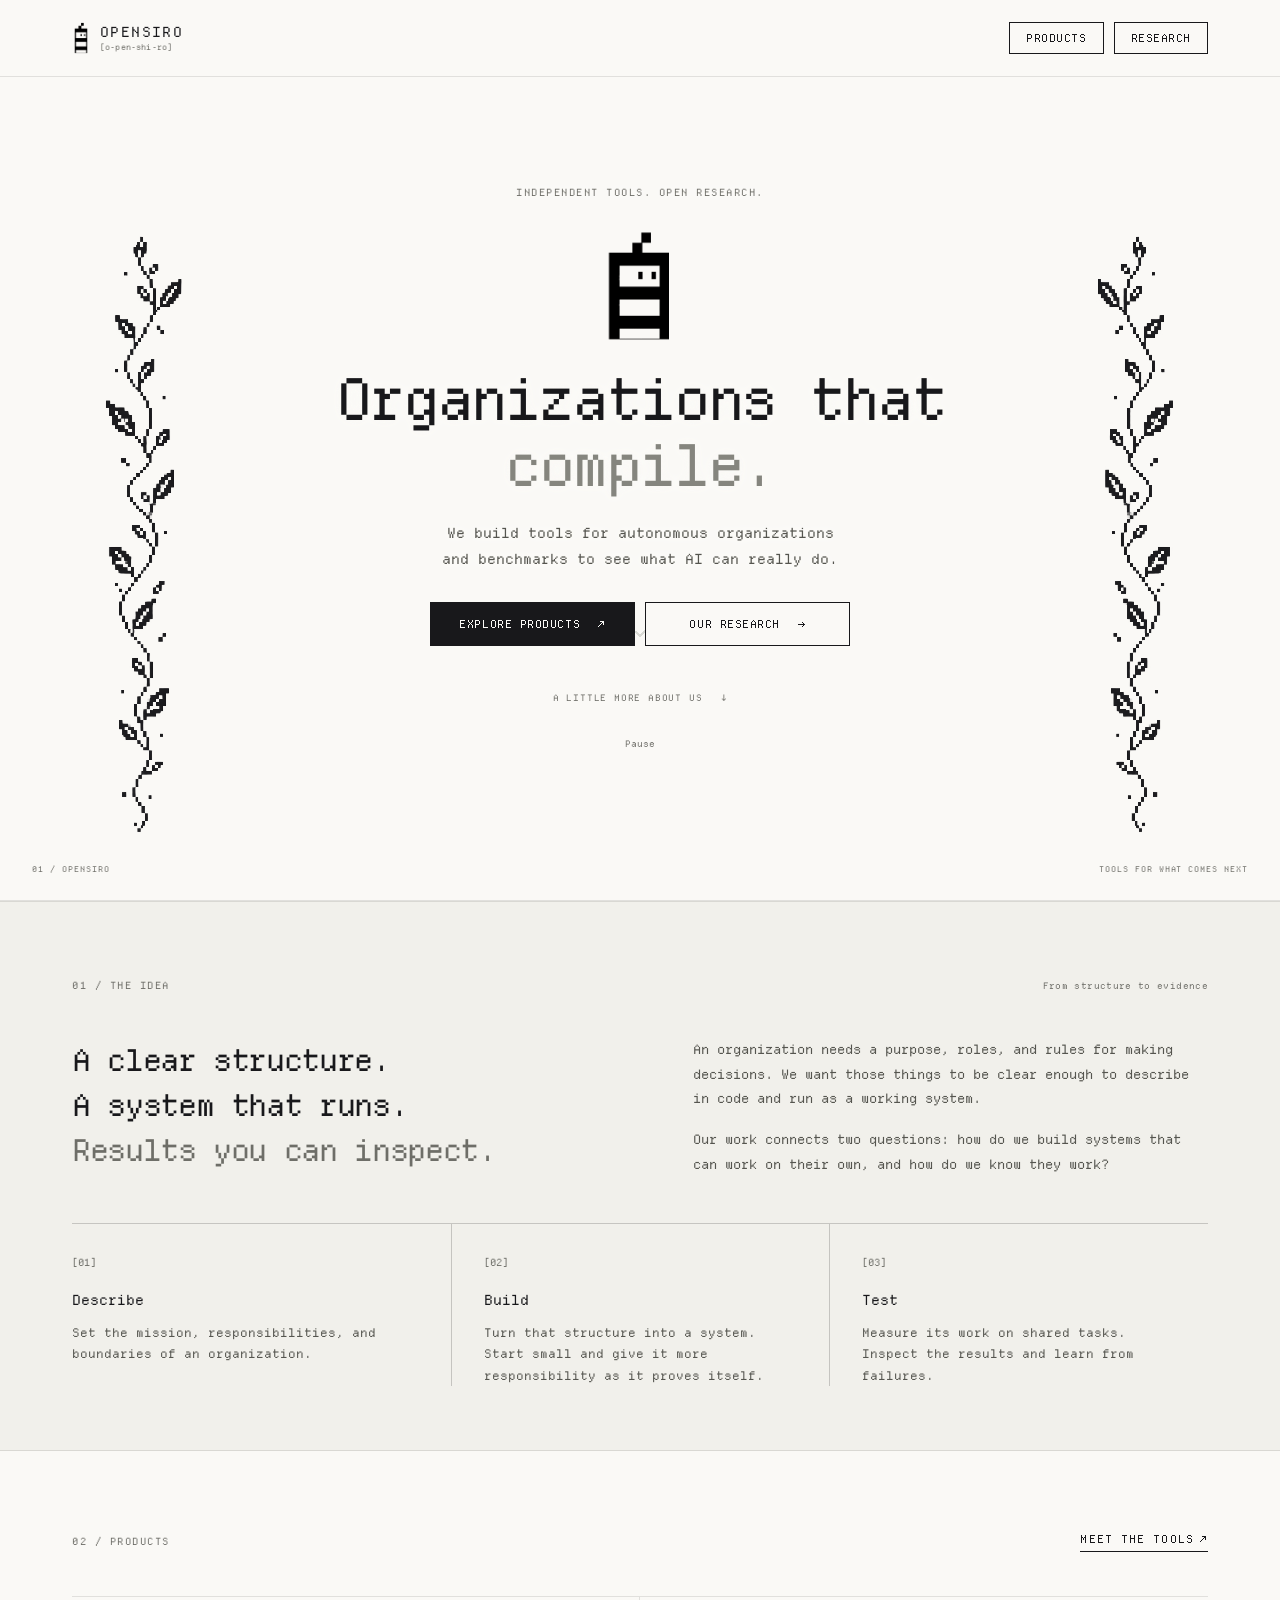
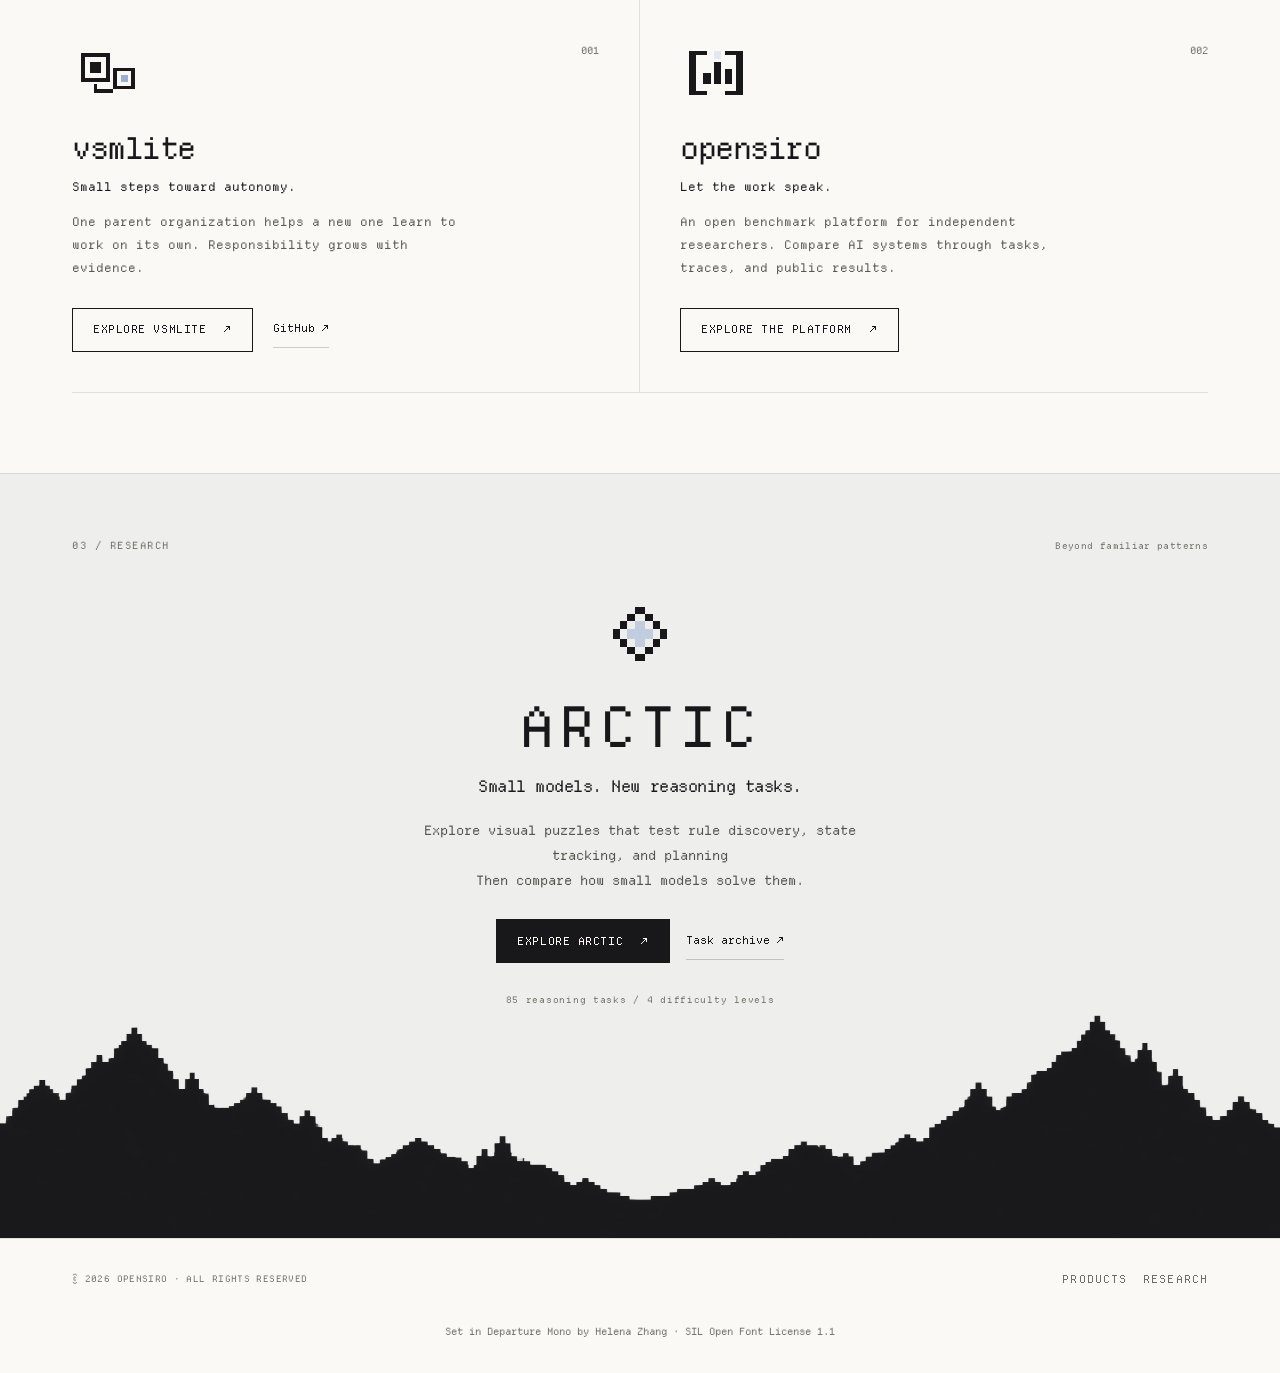
==== commit 7adcd6c6: "Update product copy and statuses" ====
--- a/index.html
+++ b/index.html
@@ -77,7 +77,7 @@
       <h2>A clear structure.<br>A system that runs.<br><span class="muted">Results you can inspect.</span></h2>
       <div class="about-copy">
         <p>An organization needs a purpose, roles, and rules for making decisions. We want those things to be clear enough to describe in code and run as a working system.</p>
-        <p>Our work connects two questions: how do we build systems that can work on their own, and how do we know they work? vsmlite explores the first. The opensiro platform and ARCTIC explore the second.</p>
+        <p>Our work connects two questions: how do we build systems that can work on their own, and how do we know they work?</p>
       </div>
     </div>
     <ol class="process-grid">
@@ -95,8 +95,7 @@
       <article class="product-cell">
         <div class="cell-inner">
           <div class="product-topline"><img class="product-mark " src="assets/vsmlite-mark.svg?v=20260903-pale-blue" width="80" height="80" alt="" decoding="async"><span class="product-index">001</span></div>
-          <p class="p-status"><span class="dot live"></span>Active</p>
-          <h3 class="p-name">vsmlite</h3>
+          <h3 class="p-name">vsmlite</h3>
           <p class="product-subtitle">Small steps toward autonomy.</p>
           <p class="p-tag">One parent organization helps a new one learn to work on its own. Responsibility grows with evidence.</p>
           <div class="p-cta"><a class="btn outline" href="products.html#vsmlite">Explore vsmlite <span class="arr">↗</span></a><a class="text-link" href="https://github.com/opensiro/terminal-bench-vsm" target="_blank" rel="noopener">GitHub ↗</a></div>
@@ -105,8 +104,7 @@
       <article class="product-cell">
         <div class="cell-inner">
           <div class="product-topline"><img class="product-mark " src="assets/opensiro-mark.svg?v=20260903-pale-blue" width="80" height="80" alt="" decoding="async"><span class="product-index">002</span></div>
-          <p class="p-status alpha"><span class="dot"></span>In development</p>
-          <h3 class="p-name">opensiro</h3>
+          <h3 class="p-name">opensiro</h3>
           <p class="product-subtitle">Let the work speak.</p>
           <p class="p-tag">An open benchmark platform for independent researchers. Compare AI systems through tasks, traces, and public results.</p>
           <div class="p-cta"><a class="btn outline" href="products.html#opensiro">Explore the platform <span class="arr">↗</span></a></div>
@@ -121,10 +119,9 @@
     <div class="section-heading"><p class="eyebrow">03 / Research</p><span class="section-note">Beyond familiar patterns</span></div>
     <div class="arctic-preview">
       <img class="product-mark " src="assets/arctic-mark.svg?v=20260903-pale-blue" width="80" height="80" alt="" decoding="async">
-      <p class="p-status research"><span class="dot"></span>In development</p>
-      <h2>ARCTIC</h2>
-      <p class="arctic-headline">Small models. New reasoning tasks.</p>
-      <p class="lede">Explore visual puzzles that test rule discovery, state tracking, and planning&mdash;then compare how small models solve them.</p>
+      <h2>ARCTIC</h2>
+      <p class="arctic-headline">Small models. New reasoning tasks.</p>
+      <p class="lede">&#x20;Explore visual puzzles that test rule discovery, state tracking, and planning<br>Then compare how small models solve them.</p>
       <div class="hero-cta"><a class="btn" href="research.html">Explore ARCTIC <span class="arr">↗</span></a><a class="text-link" href="https://github.com/opensiro/arctic-0" target="_blank" rel="noopener">Task archive ↗</a></div>
       <span class="arctic-caption">85 reasoning tasks / 4 difficulty levels</span>
     </div>
--- a/globals.css
+++ b/globals.css
@@ -224,15 +224,7 @@
   font-size:12px;text-transform:uppercase;letter-spacing:.15em;line-height:1.5;
   color:var(--muted-2);margin:0 0 20px;
 }
-.product-cell .p-status{
-  display:inline-flex;align-items:center;gap:8px;
-  font-size:11px;text-transform:uppercase;letter-spacing:.2em;color:var(--muted-2);
-  margin-bottom:28px;
-}
-.product-cell .p-status .dot{width:6px;height:6px;border-radius:50%;background:var(--ink);flex:none}
-.product-cell .p-status.alpha .dot{background:var(--warn)}
-.product-cell .p-status.research .dot{background:var(--accent)}
-.product-cell .p-cta{display:flex;gap:8px;justify-content:center;flex-wrap:wrap}
+.product-cell .p-cta{display:flex;gap:8px;justify-content:center;flex-wrap:wrap}
 
 @media (max-width:820px){
   .product-grid{grid-template-columns:1fr}
@@ -253,12 +245,7 @@
 .detail-head .d-name{
   font-size:28px;text-transform:uppercase;letter-spacing:.1em;font-weight:500;line-height:1;
 }
-.detail-head .d-status{
-  font-size:11px;text-transform:uppercase;letter-spacing:.2em;color:var(--muted);
-  display:inline-flex;align-items:center;gap:8px;
-}
-.detail-head .d-status .dot{width:6px;height:6px;border-radius:50%;background:var(--warn)}
-.detail-tag{
+.detail-tag{
   font-size:13px;text-transform:uppercase;letter-spacing:.1em;color:var(--muted-2);
   margin:0 0 28px;line-height:1.6;
 }
@@ -483,18 +470,12 @@
 .product-cell .p-name{font-size:30px;letter-spacing:-.05em;text-transform:none;margin-bottom:14px}
 .product-subtitle{font-size:12px;line-height:1.7;margin:0 0 14px;color:var(--ink)}
 .product-cell .p-tag{font-size:12px;line-height:1.9;text-transform:none;letter-spacing:0;color:#5a5a53;margin-bottom:28px;max-width:410px}
-.p-status,.product-cell .p-status{display:inline-flex;align-items:center;gap:8px;font-size:9px;line-height:1.5;text-transform:uppercase;letter-spacing:.1em;color:var(--muted);margin:0 0 18px}
-.p-status .dot,.d-status .dot{width:5px;height:5px;border-radius:0;background:var(--ink);flex:none}
-.dot.live,.product-cell .p-status .dot.live,.detail-head .d-status .dot.live{background:#237746}
-.p-status.alpha .dot{background:var(--warn)}
-.p-status.research .dot{background:var(--accent)}
-.product-cell .p-cta{justify-content:flex-start;align-items:center;gap:20px;margin-top:auto}
+.product-cell .p-cta{justify-content:flex-start;align-items:center;gap:20px;margin-top:auto}
 .arctic-section{position:relative;isolation:isolate;overflow:hidden;background:#eeefec;padding:64px 0 230px;border-top:1px solid var(--hairline)}
 .arctic-section>.wrap{position:relative;z-index:1}
 .arctic-preview{text-align:center;max-width:650px;margin:0 auto}
 .arctic-preview .product-mark{margin:0 auto 22px}
-.arctic-preview .p-status{display:flex;justify-content:center;margin-bottom:22px}
-.arctic-preview h2{font-size:clamp(38px,5vw,56px);letter-spacing:.08em;margin:0 0 12px}
+.arctic-preview h2{font-size:clamp(38px,5vw,56px);letter-spacing:.08em;margin:0 0 12px}
 .arctic-headline{font-size:16px;margin:0 0 20px;letter-spacing:-.03em}
 .arctic-preview .lede{font-size:13px;line-height:1.9;margin:0 auto 26px;max-width:480px;color:#55554f}
 .arctic-caption{display:block;color:var(--muted);font-size:9px;letter-spacing:.08em;margin-top:30px}
@@ -508,10 +489,10 @@
 .detail-head{align-items:center;gap:24px;margin-bottom:30px}
 .detail-head .eyebrow{margin:0 0 12px;text-align:left;font-size:9px}
 .detail-head .d-name{margin:0;font-size:32px;text-transform:none;letter-spacing:-.05em}
-.detail-head .d-status{margin-left:auto;font-size:9px;letter-spacing:.08em}
-.detail-head .d-status .dot{border-radius:0}
-.detail-tag{text-transform:none;font-size:16px;letter-spacing:-.03em;margin-bottom:34px;max-width:650px}
-.detail-body{grid-template-columns:1.4fr 1fr;gap:80px}
+.detail-tag{text-transform:none;font-size:16px;letter-spacing:-.03em;margin-bottom:34px;max-width:650px}
+.opensiro-prose{max-width:720px}
+.detail-status{font-size:10px!important;text-transform:uppercase;letter-spacing:.1em;color:var(--muted);margin-top:28px!important}
+.detail-body{grid-template-columns:1.4fr 1fr;gap:80px}
 .detail-prose p{color:#55554f;line-height:1.9;font-size:13px}
 .detail-prose h3{font-size:12px;letter-spacing:0;text-transform:none;margin:28px 0 12px}
 .detail-aside{padding:28px;background:var(--bg)}
@@ -521,8 +502,7 @@
 .detail-actions .btn{font-size:10px;white-space:normal;line-height:1.5}
 .research-question{font-size:clamp(22px,3vw,34px);line-height:1.5;letter-spacing:-.045em;max-width:960px;margin-bottom:44px}
 .detail-prose .research-expansion{font-size:10px;border-top:1px solid var(--hairline);padding-top:20px;margin-top:28px}
-.section-heading .p-status{margin:0}
-.stat-strip .stat{padding:28px 16px}
+.stat-strip .stat{padding:28px 16px}
 .stat .v{font-size:34px;letter-spacing:-.04em}
 .stat .v span{font-size:17px}
 .stat .k{font-size:9px;line-height:1.7;letter-spacing:.05em}
@@ -537,8 +517,7 @@
   .hero-vine{opacity:.65;width:145px}.vine-left{left:-30px}.vine-right{right:-30px}
   .about-grid,.detail-body{gap:40px}
   .product-cell{padding:32px}
-  .detail-head .d-status{margin-left:0}
-}
+}
 @media(max-width:820px){
   .site-header .wrap{gap:10px}
   .nav-links{gap:6px}
@@ -589,8 +568,7 @@
   .product-cell .p-name{font-size:28px}
   .product-mark{width:64px;height:64px}
   .detail-head{gap:16px}.detail-head .d-name{font-size:28px}
-  .detail-head .d-status{width:100%;margin-top:0}
-  .detail-tag{font-size:14px}.detail-aside{padding:22px}
+  .detail-tag{font-size:14px}.detail-aside{padding:22px}
   .arctic-section{padding-top:48px;padding-bottom:140px}
   .arctic-mountains{height:120px;-webkit-mask-size:170% 100%;mask-size:170% 100%}
   .arctic-preview h2{font-size:42px}.arctic-headline{font-size:14px}
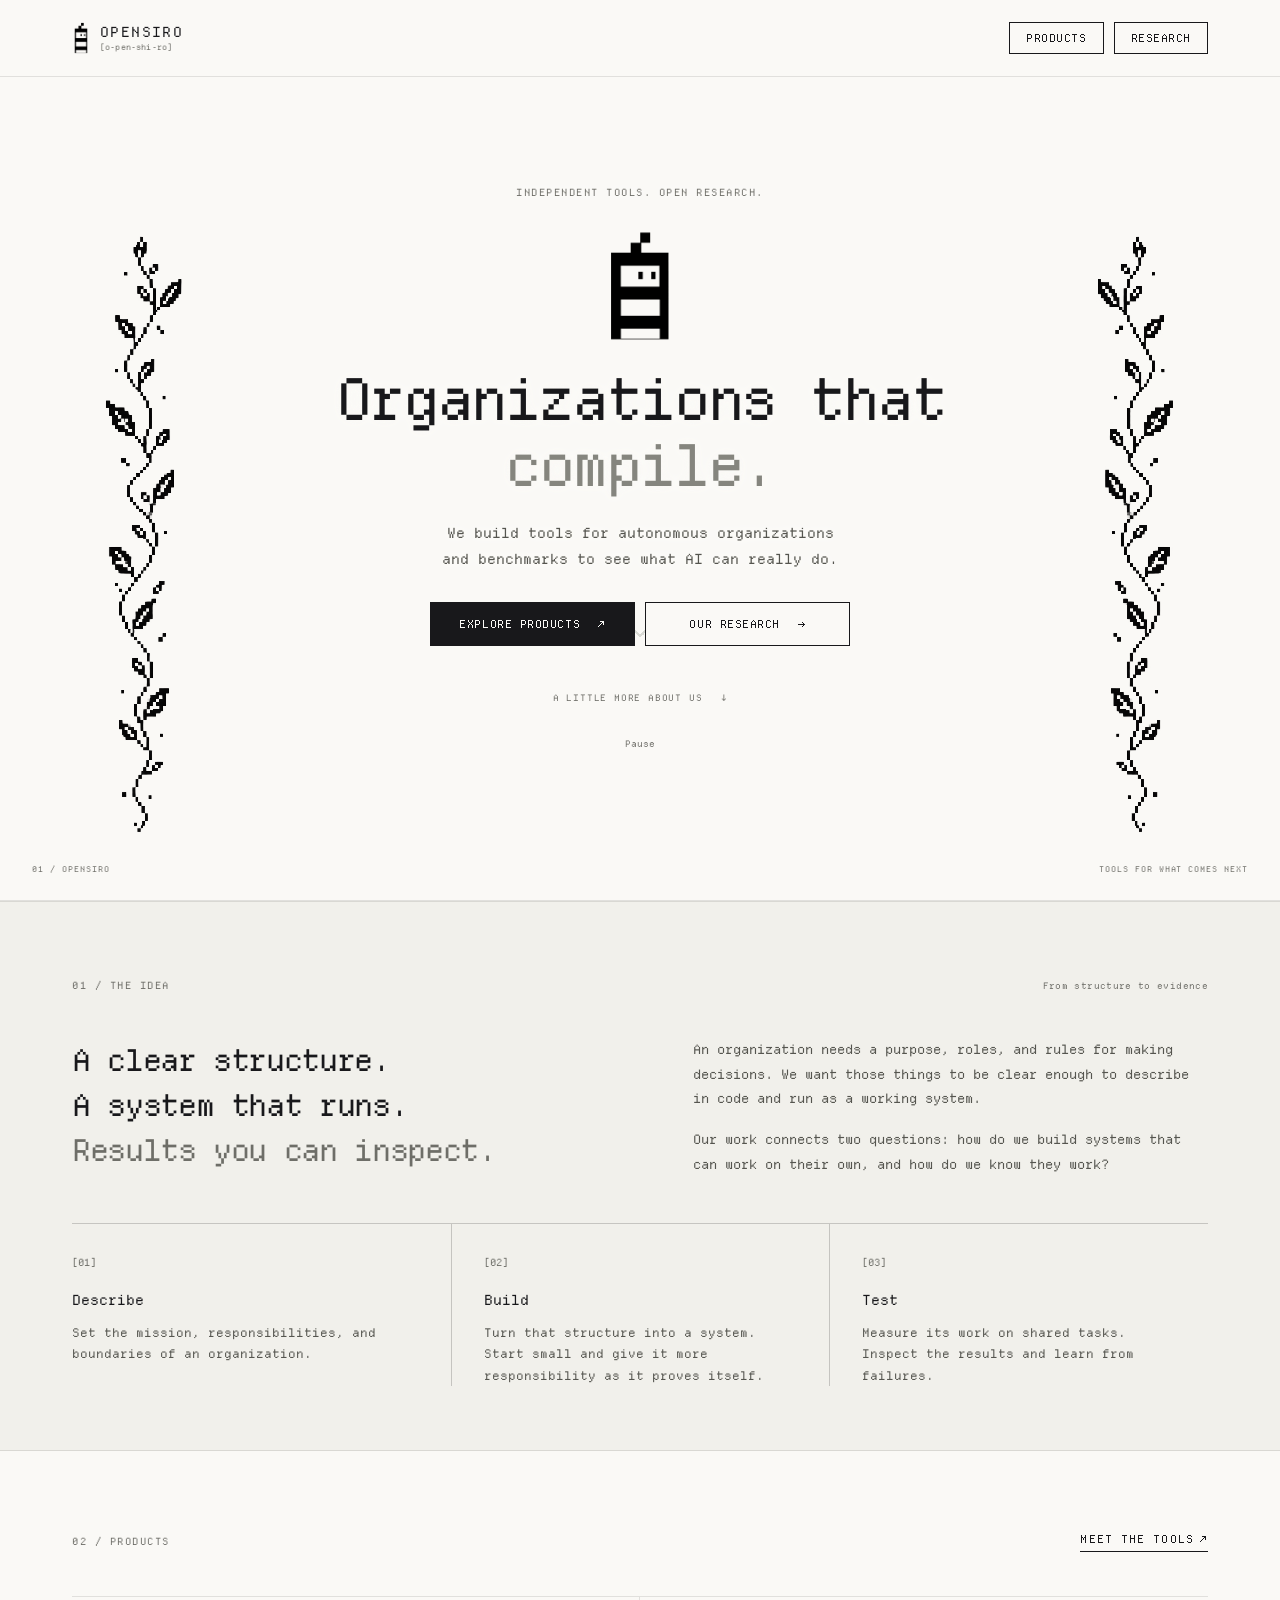
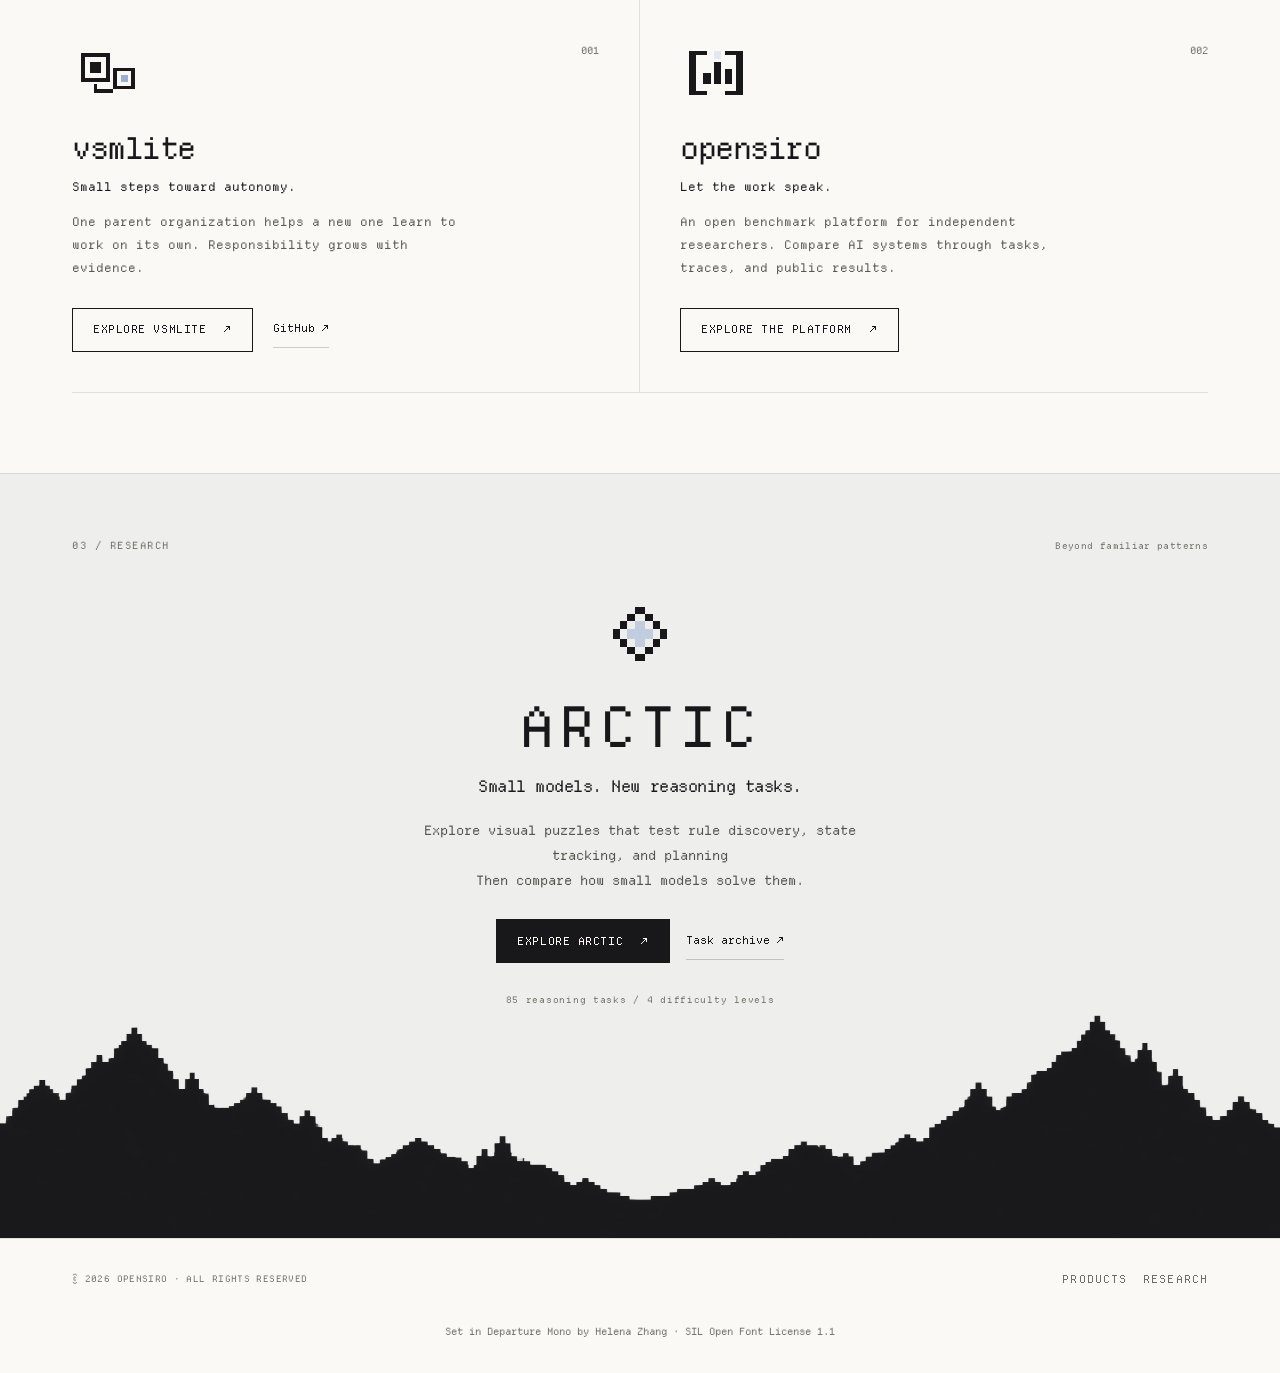
==== commit 95f5435f: "Add adaptive light and dark favicons" ====
--- a/index.html
+++ b/index.html
@@ -25,7 +25,8 @@
 <link rel="stylesheet" href="shared-hero.css?v=20260903-sync">
 <script src="hero-transition.js?v=20260903-sync"></script>
 <script src="vines.js?v=20260903-sync2" defer blocking="render"></script>
-<link rel="icon" type="image/png" sizes="64x64" href="assets/favicon-64x64.png">
+<link rel="icon" type="image/png" sizes="64x64" href="assets/favicon-64x64.png?v=20260907-theme" media="(prefers-color-scheme: light)">
+<link rel="icon" type="image/png" sizes="64x64" href="assets/favicon-64x64-dark.png?v=20260907-theme" media="(prefers-color-scheme: dark)">
 <link rel="apple-touch-icon" href="assets/favicon-64x64.png">
 </head>
 <body>
--- a/globals.css
+++ b/globals.css
@@ -413,7 +413,7 @@
 .hero-foot:hover{color:var(--ink)}
 .hero-coordinate{position:absolute;bottom:24px;left:32px;right:32px;display:flex;justify-content:space-between;font-size:8px;letter-spacing:.12em;color:var(--muted)}
 .hero-vine{position:absolute;z-index:0;bottom:56px;width:clamp(115px,18vw,255px);height:80%;max-height:620px;pointer-events:none;image-rendering:pixelated}
-.vine-static{background:var(--ink);-webkit-mask:url('assets/pixel-vine.png') center bottom / contain no-repeat;mask:url('assets/pixel-vine.png') center bottom / contain no-repeat}
+.vine-static{background:transparent url('assets/pixel-vine.png') center bottom / contain no-repeat}
 .vine-left{left:clamp(-40px,2vw,50px)}
 .vine-right{right:clamp(-40px,2vw,50px);transform:scaleX(-1)}
 .vine-growing svg{display:block;width:100%;height:100%;fill:currentColor;shape-rendering:crispEdges}
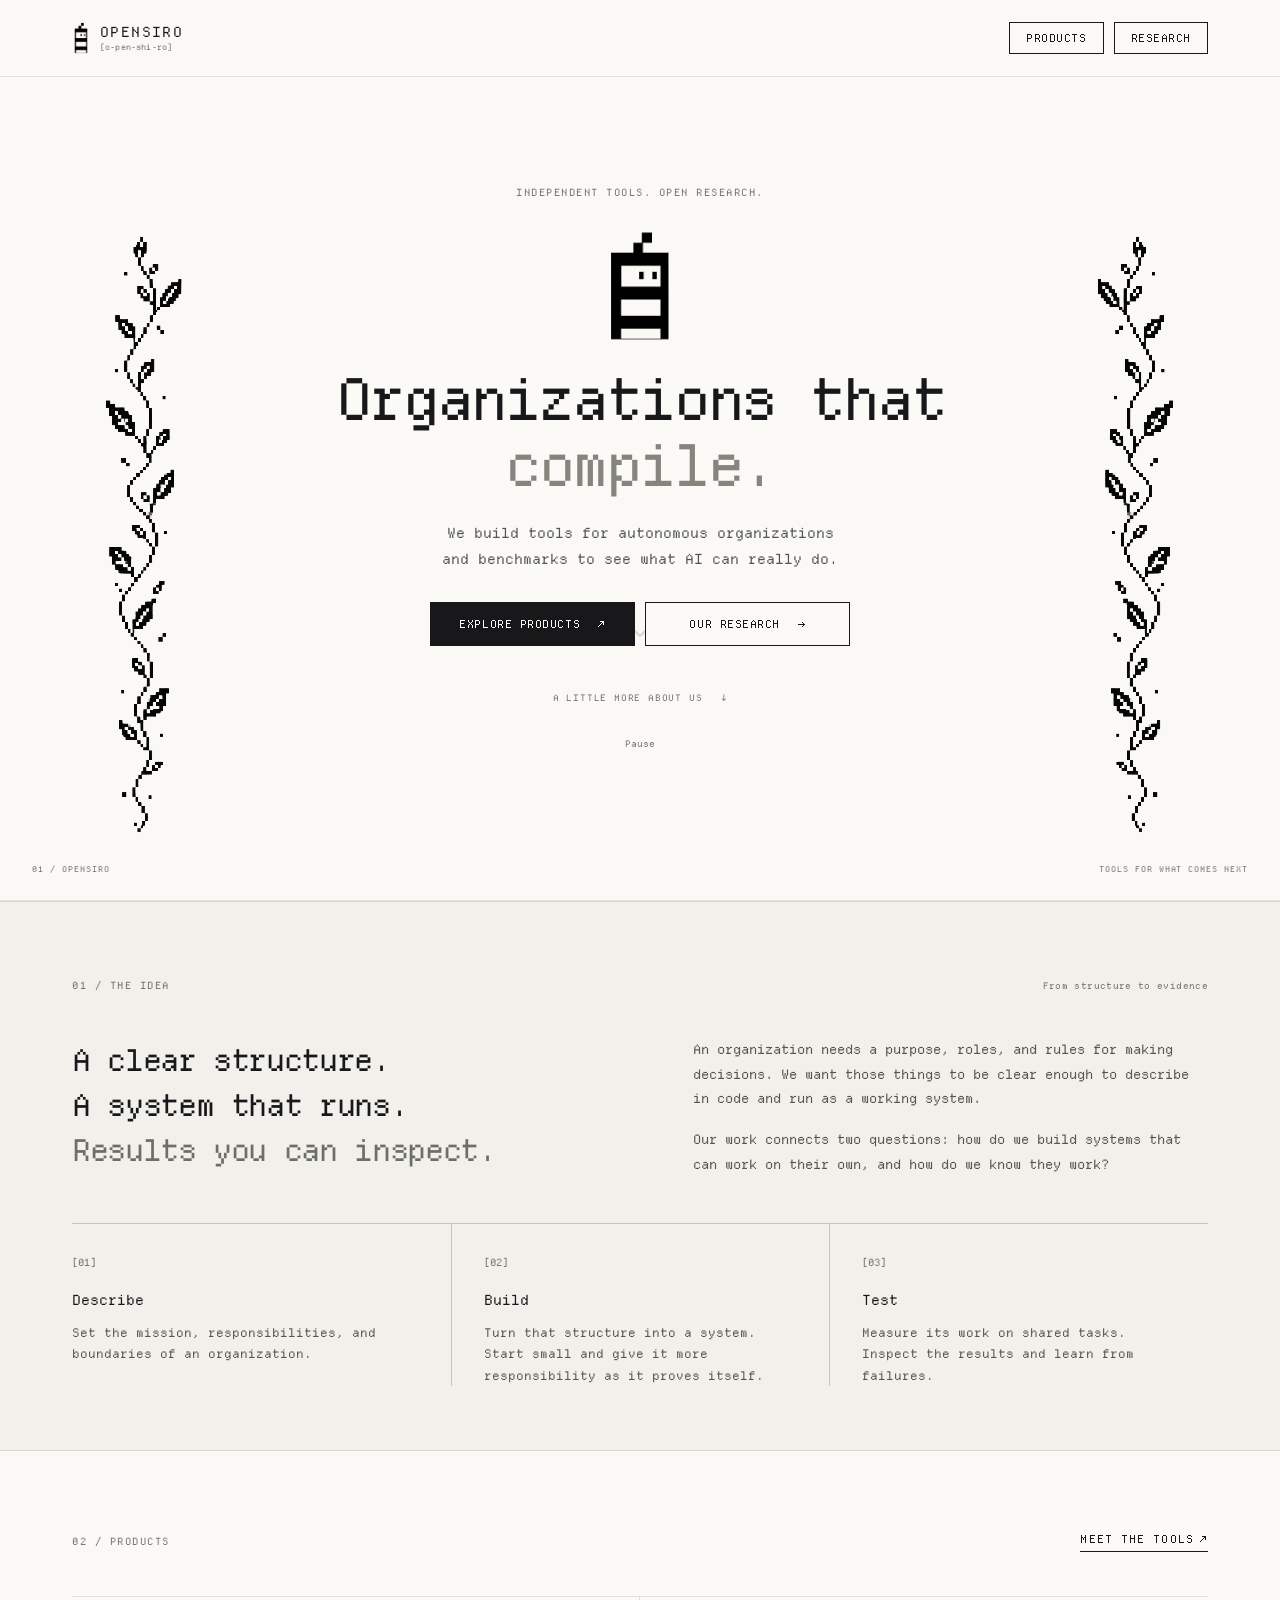
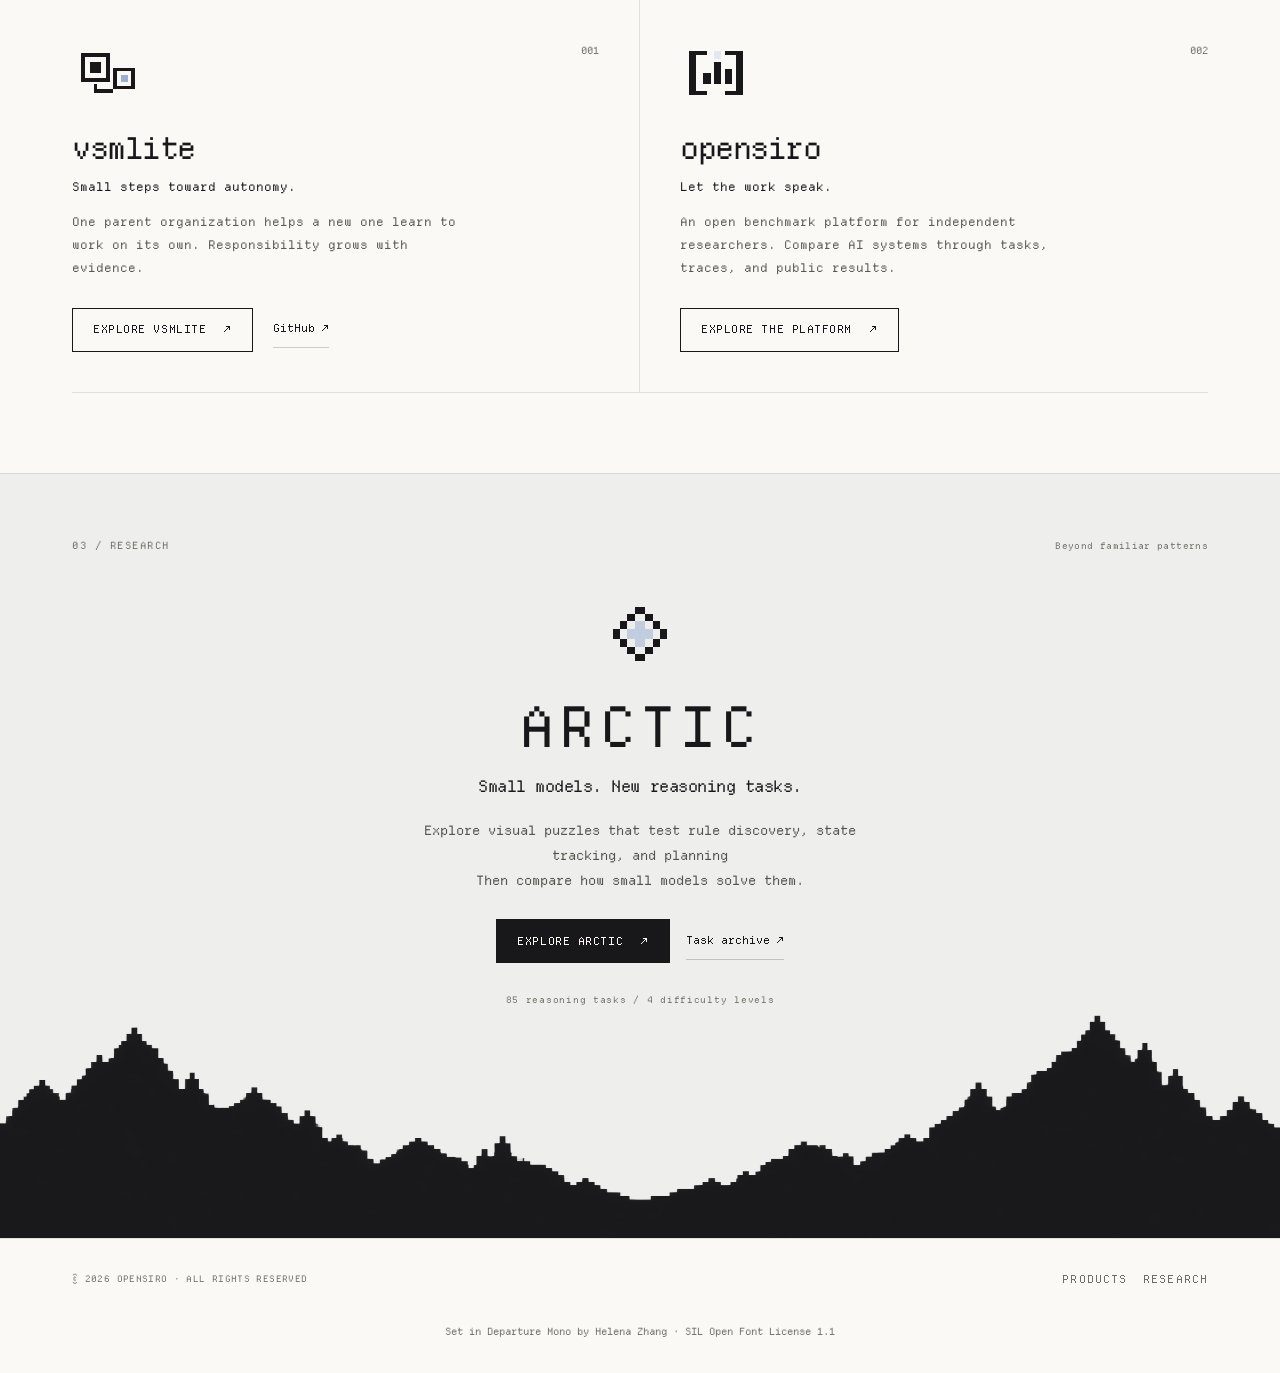
==== commit 6097257e: "Simplify browser tab titles" ====
--- a/index.html
+++ b/index.html
@@ -3,7 +3,7 @@
 <head>
 <meta charset="UTF-8">
 <meta name="viewport" content="width=device-width, initial-scale=1">
-<title>opensiro — organizations that compile</title>
+<title>opensiro</title>
 <meta name="description" content="Tools for autonomous organizations and open AI research. Explore vsmlite, the opensiro benchmark platform, and ARCTIC.">
 <meta name="color-scheme" content="light">
 <meta property="og:title" content="opensiro — organizations that compile">
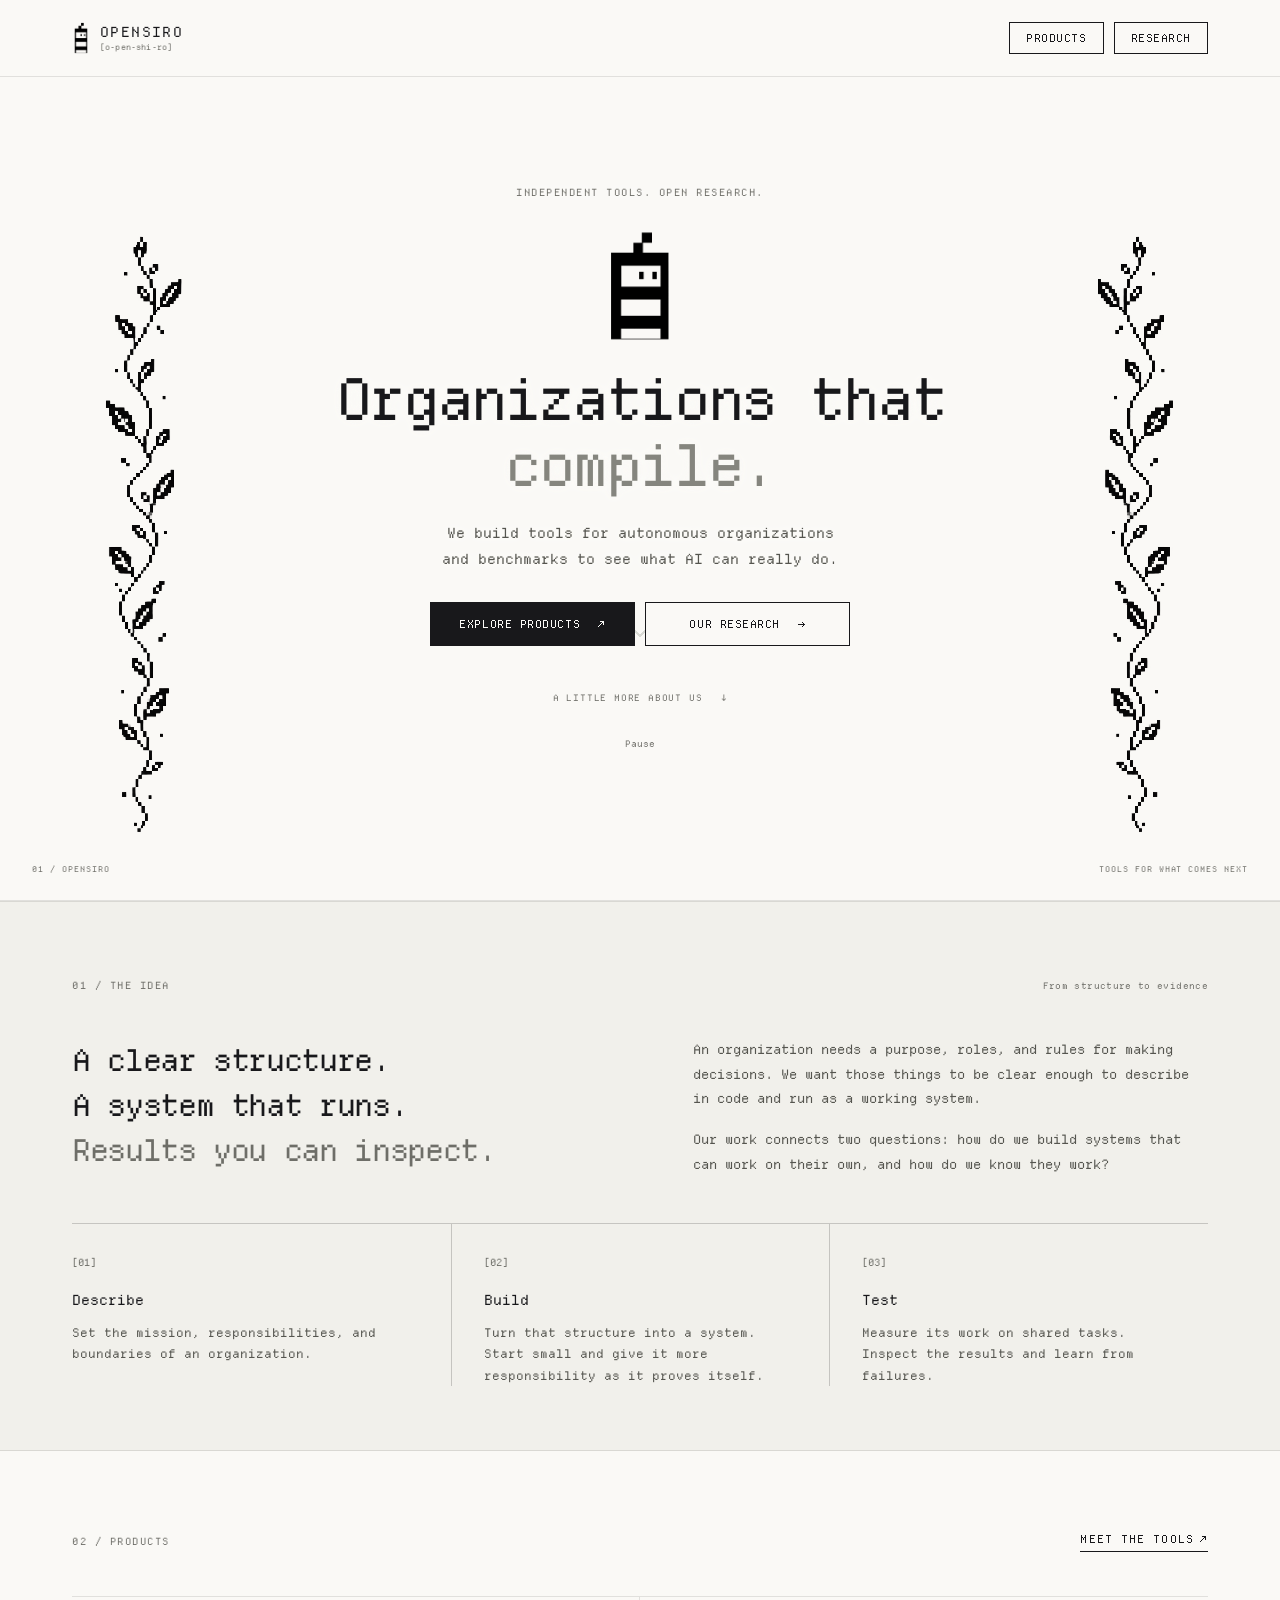
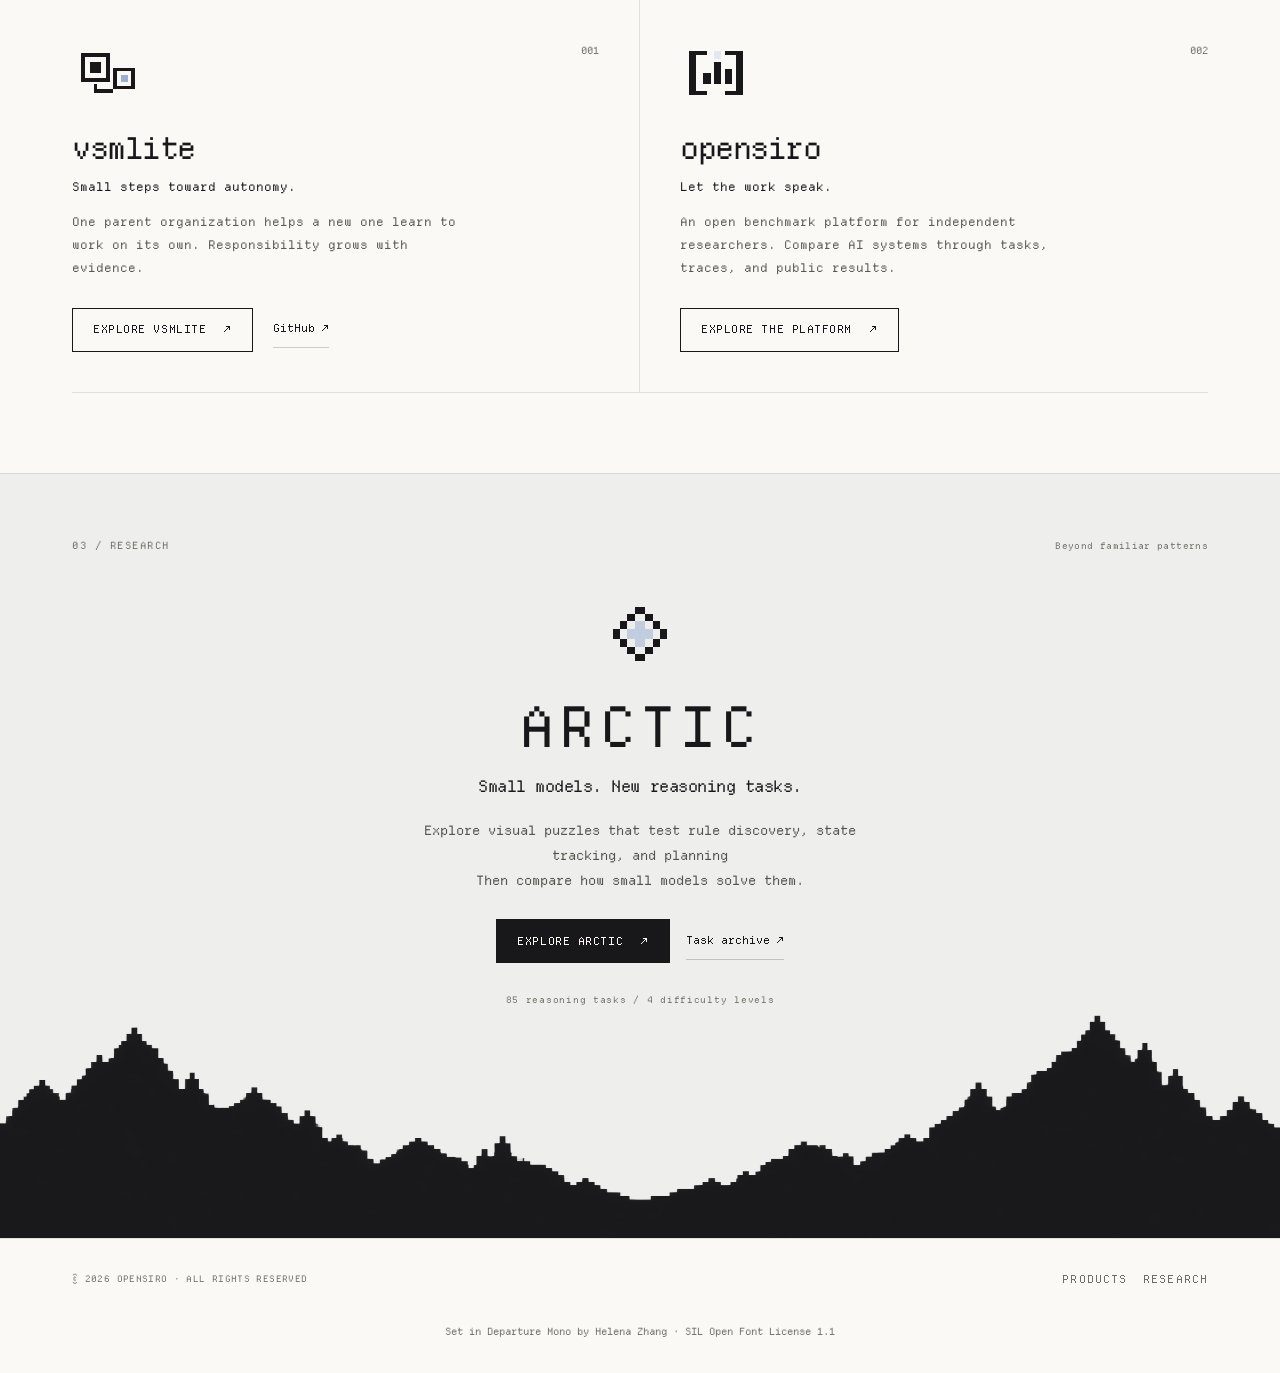
==== commit 09d902aa: "Preload static hero vines" ====
--- a/index.html
+++ b/index.html
@@ -19,9 +19,10 @@
 <meta name="twitter:description" content="Tools for autonomous organizations and open AI research. Explore vsmlite, the opensiro benchmark platform, and ARCTIC.">
 <meta name="twitter:image" content="https://opensiro.com/assets/social-preview.png">
 <meta name="twitter:image:alt" content="opensiro — Build organizations. Test ideas.">
-<link rel="canonical" href="https://opensiro.com/">
-<link rel="preload" href="assets/DepartureMono-Regular.woff2" as="font" type="font/woff2" crossorigin>
-<link rel="stylesheet" href="globals.css?v=20260903-pale-blue">
+<link rel="canonical" href="https://opensiro.com/">
+<link rel="preload" href="assets/DepartureMono-Regular.woff2" as="font" type="font/woff2" crossorigin>
+<link rel="preload" href="assets/pixel-vine.png" as="image" type="image/png" fetchpriority="high">
+<link rel="stylesheet" href="globals.css?v=20260903-pale-blue">
 <link rel="stylesheet" href="shared-hero.css?v=20260903-sync">
 <script src="hero-transition.js?v=20260903-sync"></script>
 <script src="vines.js?v=20260903-sync2" defer blocking="render"></script>
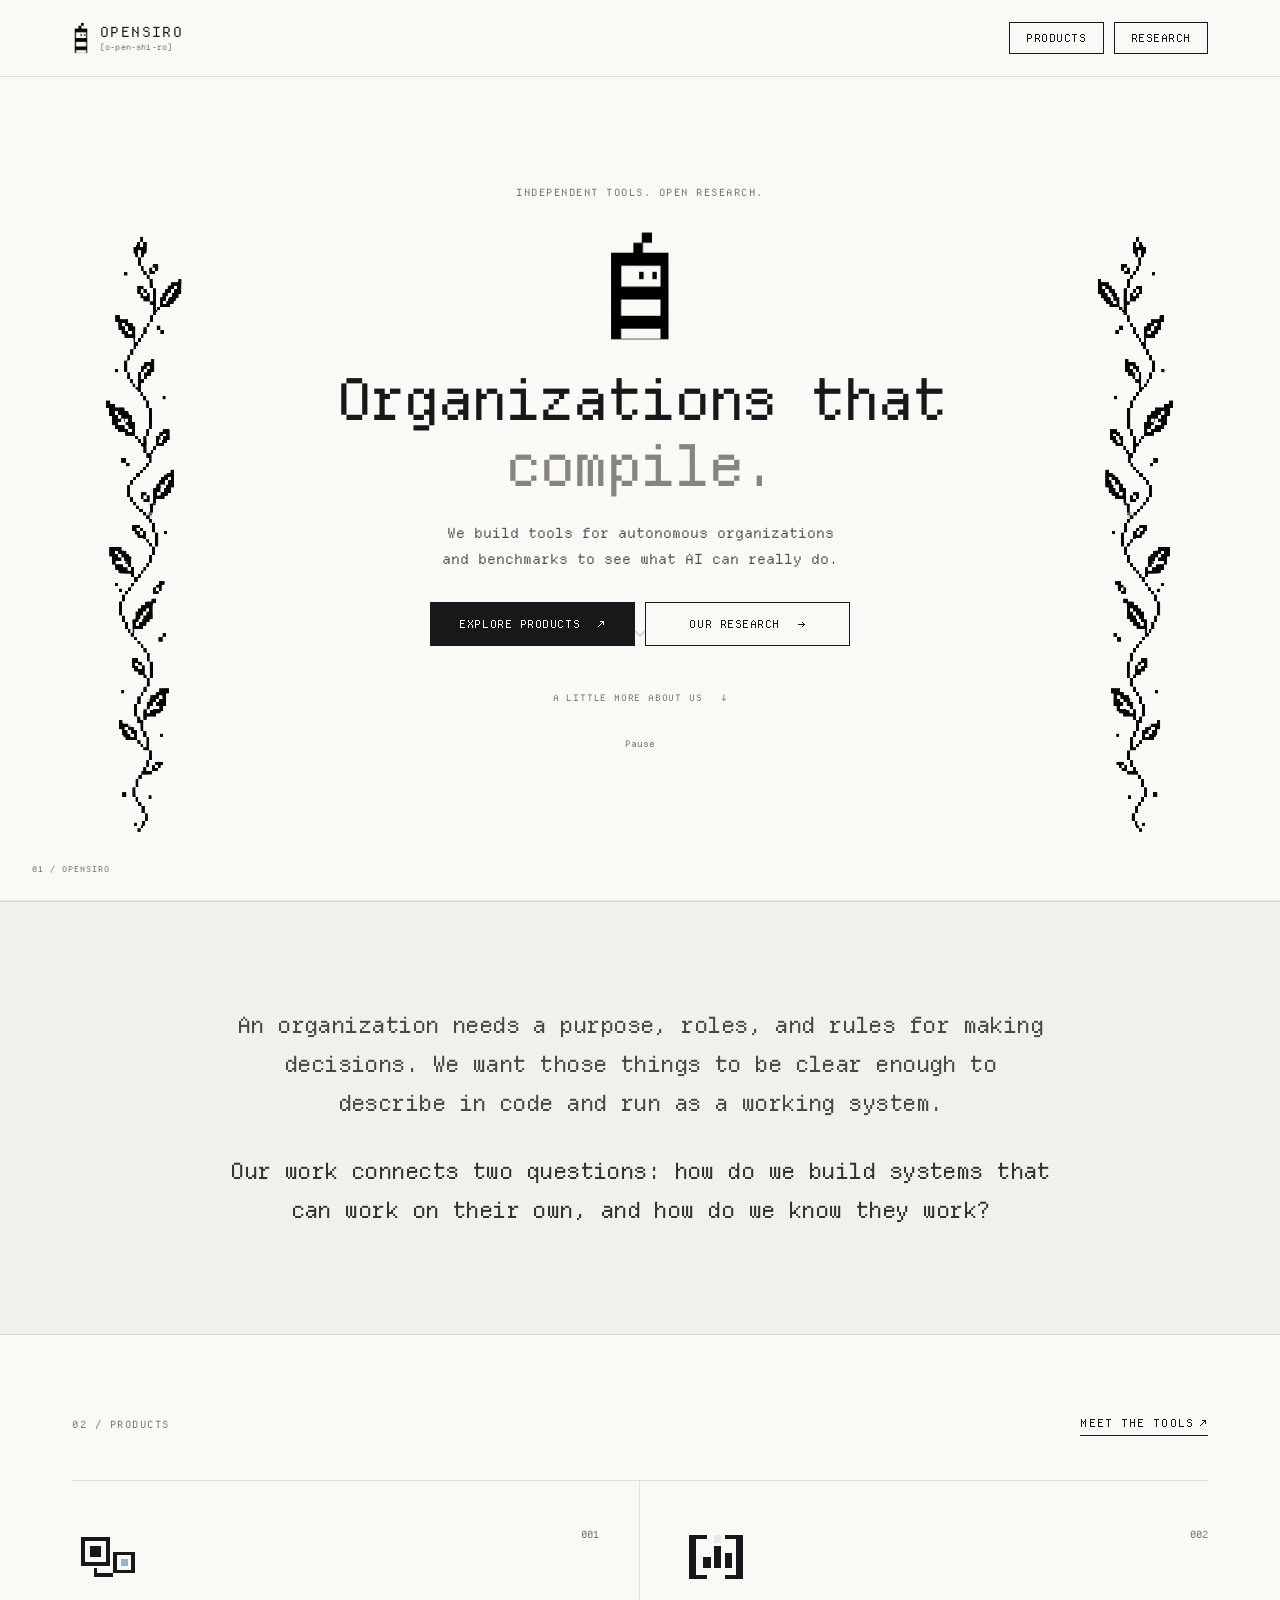
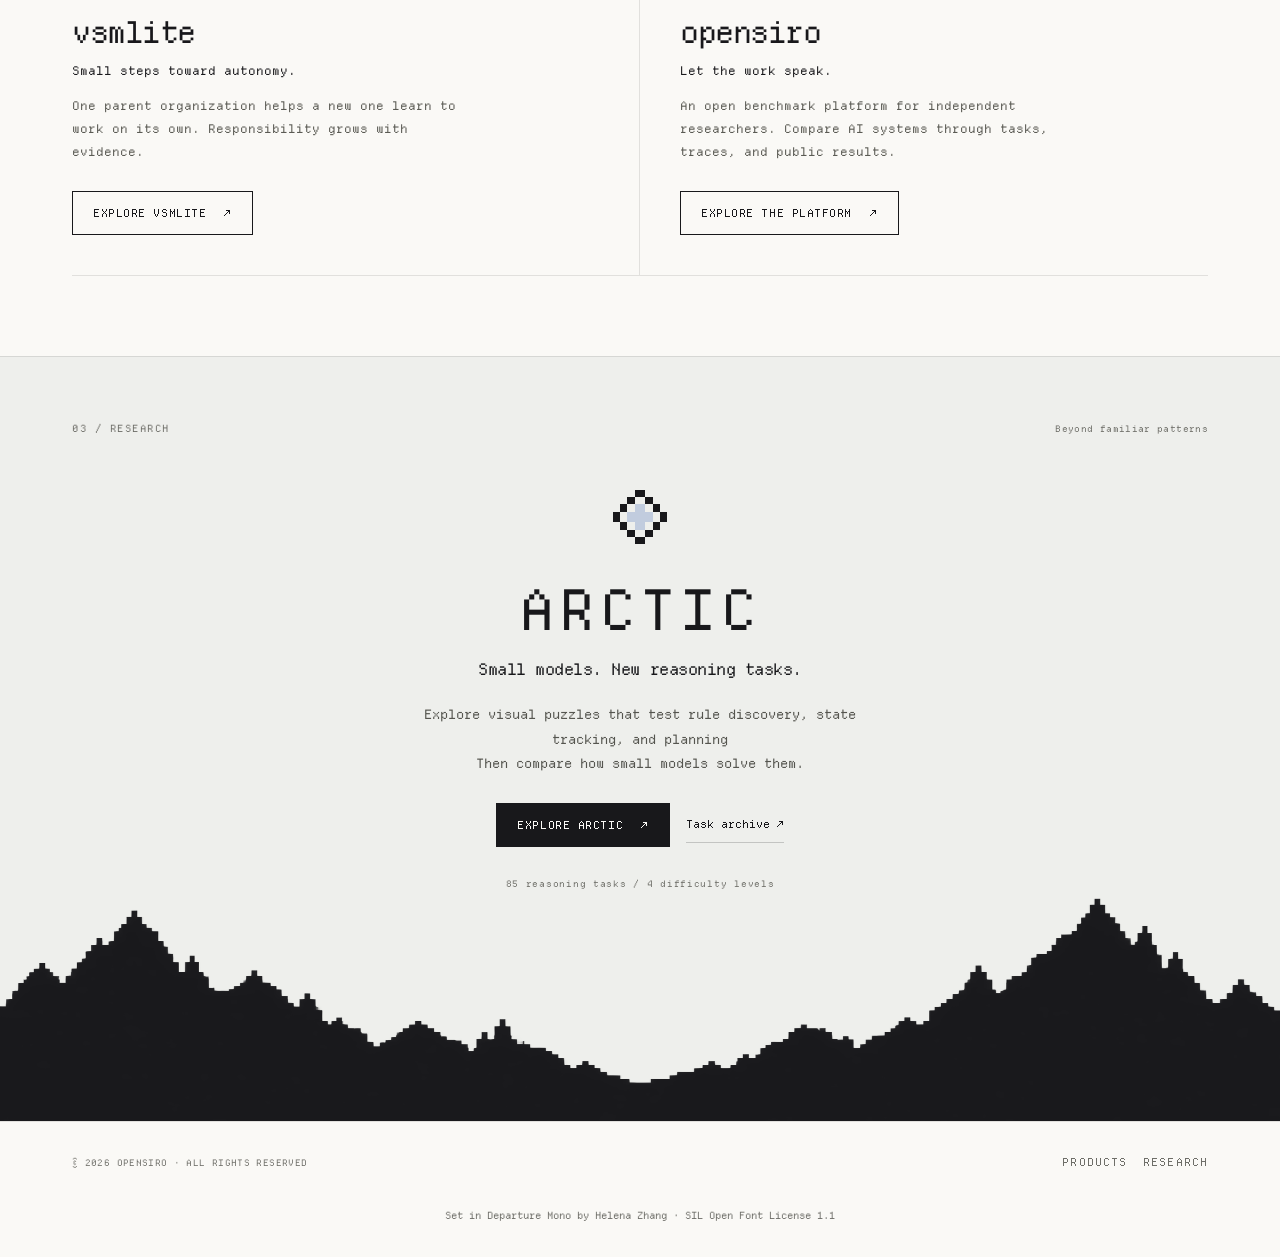
==== commit f14d807f: "Simplify site messaging and align hero layouts" ====
--- a/index.html
+++ b/index.html
@@ -22,7 +22,7 @@
 <link rel="canonical" href="https://opensiro.com/">
 <link rel="preload" href="assets/DepartureMono-Regular.woff2" as="font" type="font/woff2" crossorigin>
 <link rel="preload" href="assets/pixel-vine.png" as="image" type="image/png" fetchpriority="high">
-<link rel="stylesheet" href="globals.css?v=20260903-pale-blue">
+<link rel="stylesheet" href="globals.css?v=20260911-idea">
 <link rel="stylesheet" href="shared-hero.css?v=20260903-sync">
 <script src="hero-transition.js?v=20260903-sync"></script>
 <script src="vines.js?v=20260903-sync2" defer blocking="render"></script>
@@ -69,25 +69,16 @@
       <button class="vine-pause" type="button" aria-label="Pause garden animation">Pause</button>
     </div>
   </div>
-  <div class="hero-coordinate" aria-hidden="true"><span>01 / OPENSIRO</span><span>TOOLS FOR WHAT COMES NEXT</span></div>
+  <div class="hero-coordinate" aria-hidden="true"><span>01 / OPENSIRO</span></div>
 </section>
 
-<section class="about-section" id="about">
-  <div class="wrap">
-    <div class="section-heading"><p class="eyebrow">01 / The idea</p><span class="section-note">From structure to evidence</span></div>
-    <div class="about-grid">
-      <h2>A clear structure.<br>A system that runs.<br><span class="muted">Results you can inspect.</span></h2>
-      <div class="about-copy">
-        <p>An organization needs a purpose, roles, and rules for making decisions. We want those things to be clear enough to describe in code and run as a working system.</p>
-        <p>Our work connects two questions: how do we build systems that can work on their own, and how do we know they work?</p>
-      </div>
-    </div>
-    <ol class="process-grid">
-      <li><span class="step-number">[01]</span><h3>Describe</h3><p>Set the mission, responsibilities, and boundaries of an organization.</p></li>
-      <li><span class="step-number">[02]</span><h3>Build</h3><p>Turn that structure into a system. Start small and give it more responsibility as it proves itself.</p></li>
-      <li><span class="step-number">[03]</span><h3>Test</h3><p>Measure its work on shared tasks. Inspect the results and learn from failures.</p></li>
-    </ol>
-  </div>
+<section class="about-section idea-statement" id="about">
+  <div class="wrap">
+    <div class="idea-copy">
+      <p>An organization needs a purpose, roles, and rules for making decisions. We want those things to be clear enough to describe in code and run as a working system.</p>
+      <p>Our work connects two questions: how do we build systems that can work on their own, and how do we know they work?</p>
+    </div>
+  </div>
 </section>
 
 <section class="products-section" id="products">
@@ -100,7 +91,7 @@
           <h3 class="p-name">vsmlite</h3>
           <p class="product-subtitle">Small steps toward autonomy.</p>
           <p class="p-tag">One parent organization helps a new one learn to work on its own. Responsibility grows with evidence.</p>
-          <div class="p-cta"><a class="btn outline" href="products.html#vsmlite">Explore vsmlite <span class="arr">↗</span></a><a class="text-link" href="https://github.com/opensiro/terminal-bench-vsm" target="_blank" rel="noopener">GitHub ↗</a></div>
+          <div class="p-cta"><a class="btn outline" href="products.html#vsmlite">Explore vsmlite <span class="arr">↗</span></a></div>
         </div>
       </article>
       <article class="product-cell">
--- a/globals.css
+++ b/globals.css
@@ -716,3 +716,4 @@
   .workflow-lane{padding:18px 14px}
   .workflow-intro{font-size:12px}
 }
+.idea-statement{padding:104px 0}.idea-copy{display:grid;gap:28px;max-width:820px;margin:0 auto;text-align:center}.idea-copy p{margin:0;font-size:clamp(1.05rem,2vw,1.4rem);line-height:1.75;letter-spacing:-.025em;color:#454844}.idea-copy p+p{color:var(--muted-2)}.hero-coordinate:has(>span:only-child){justify-content:flex-start}@media(max-width:760px){.idea-statement{padding:72px 0}.idea-copy{gap:22px}.idea-copy p{font-size:1rem;line-height:1.7}}
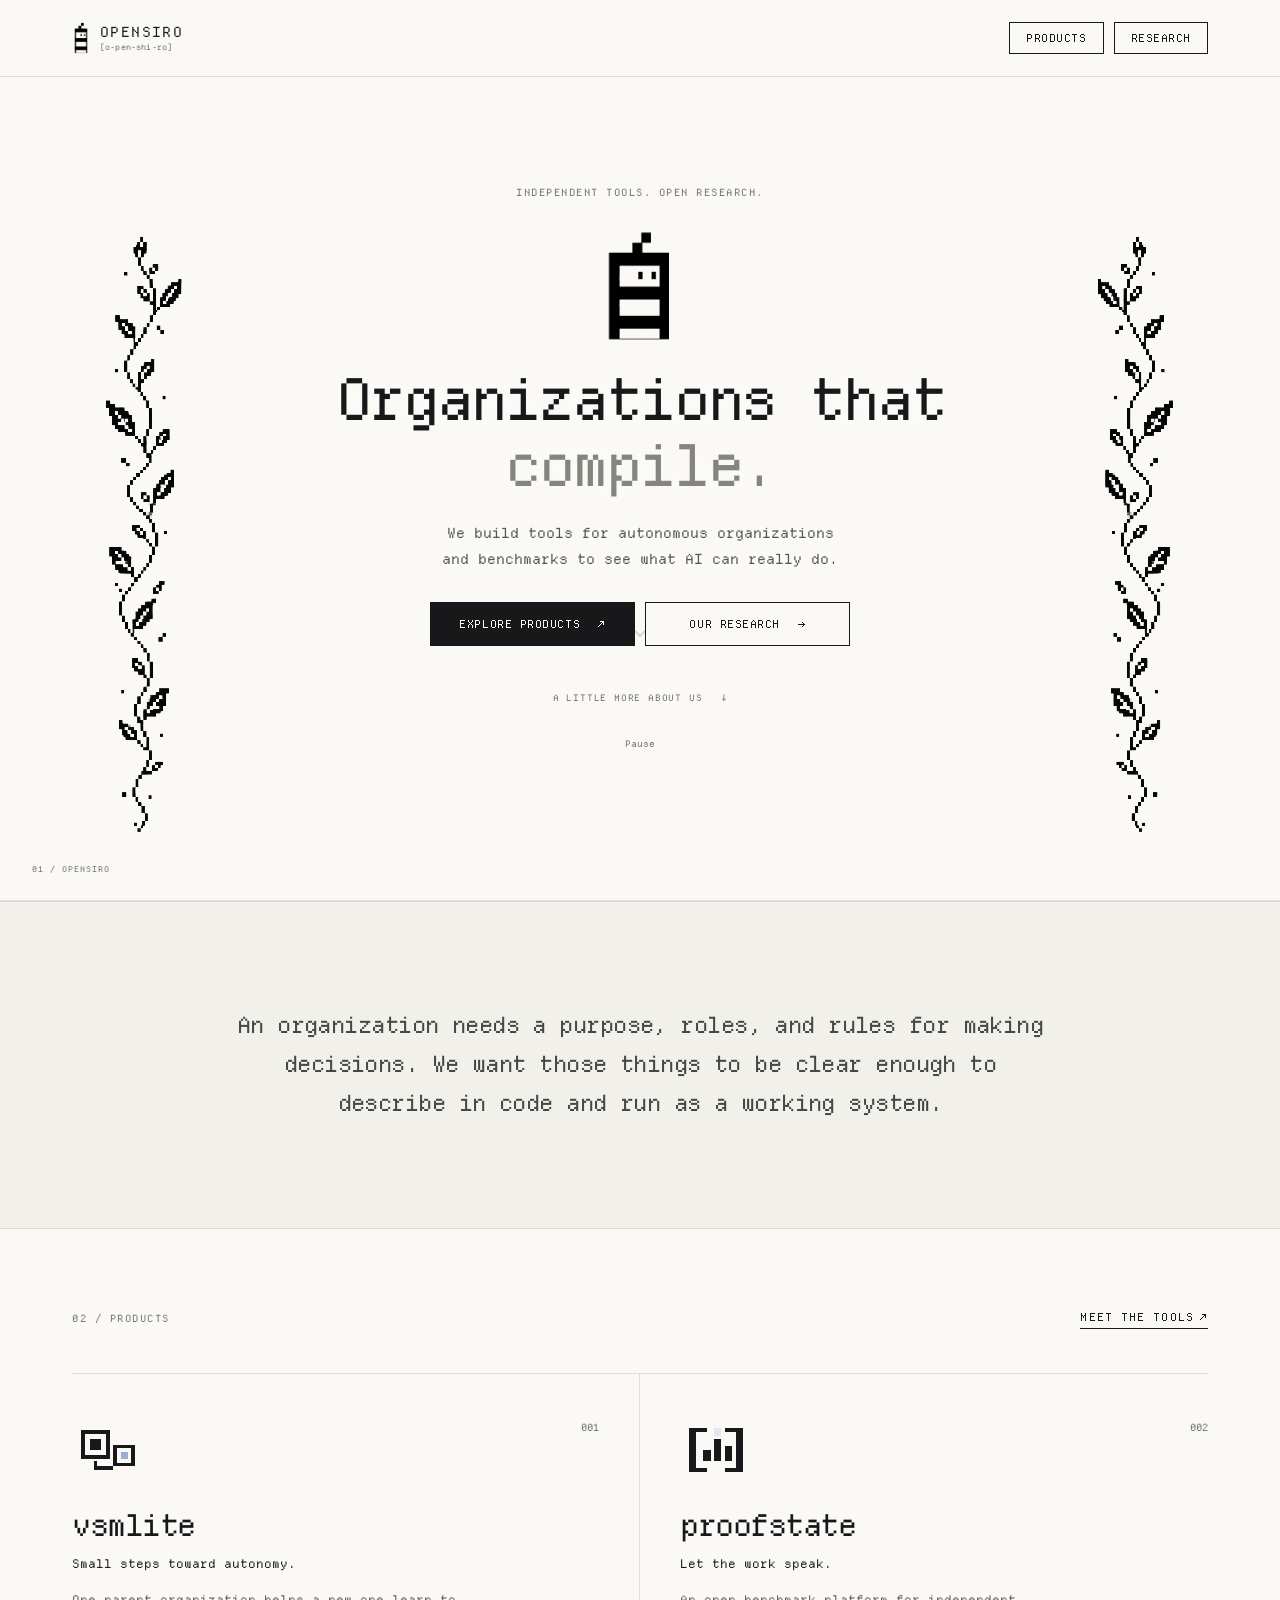
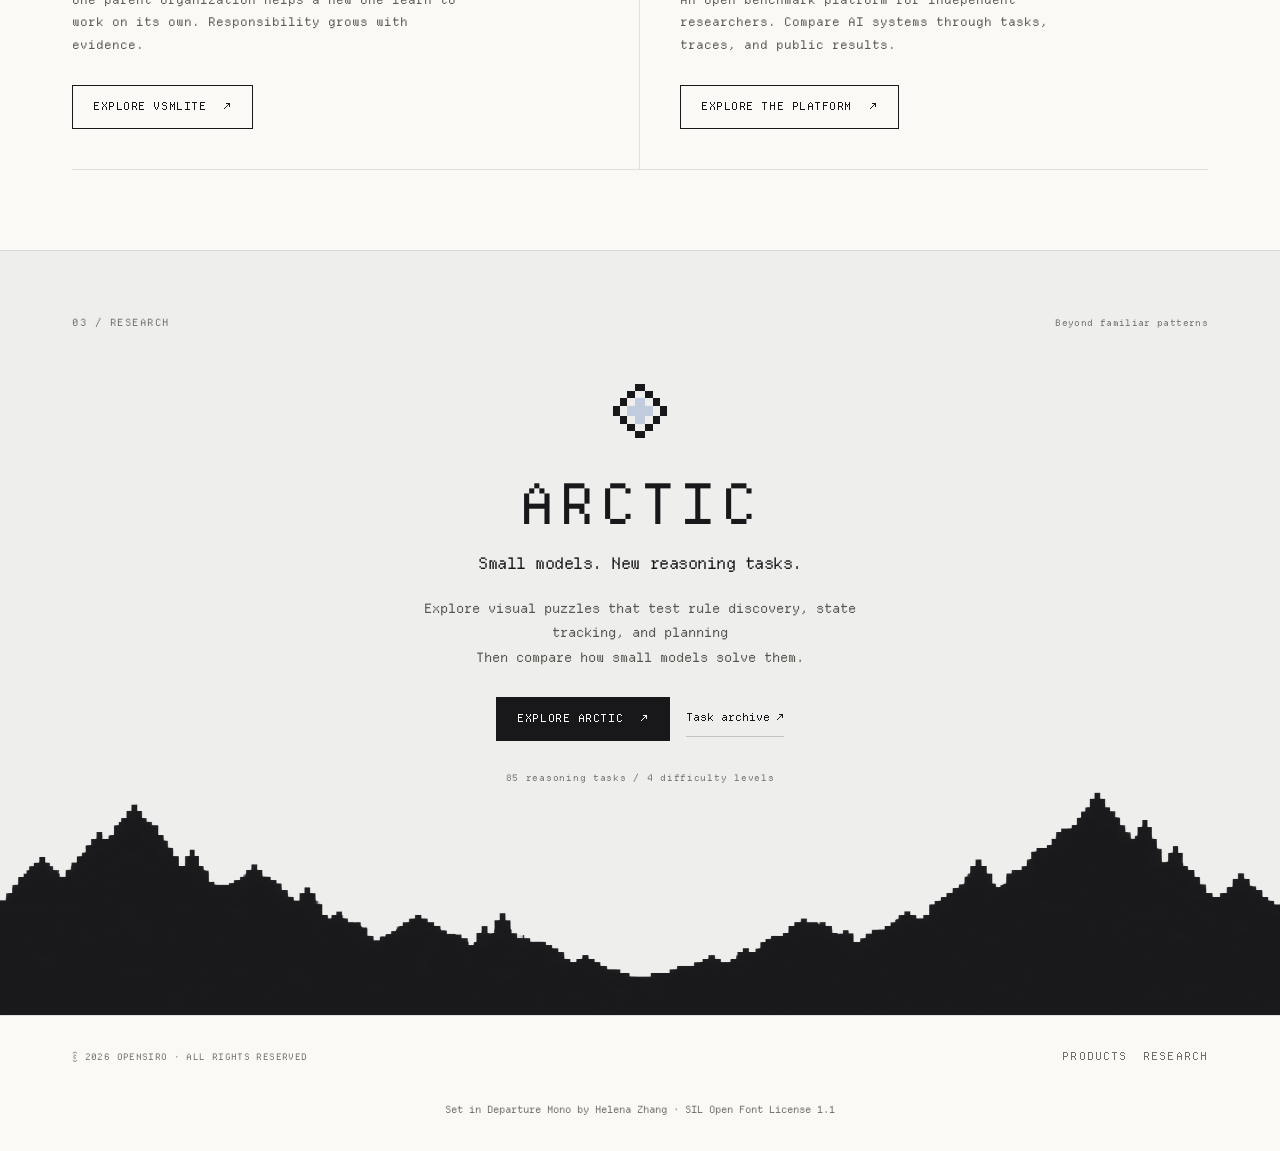
==== commit c4845ef9: "Rebuild VSM model diagram and align proofstate links" ====
--- a/index.html
+++ b/index.html
@@ -76,7 +76,6 @@
   <div class="wrap">
     <div class="idea-copy">
       <p>An organization needs a purpose, roles, and rules for making decisions. We want those things to be clear enough to describe in code and run as a working system.</p>
-      <p>Our work connects two questions: how do we build systems that can work on their own, and how do we know they work?</p>
     </div>
   </div>
 </section>
@@ -97,10 +96,10 @@
       <article class="product-cell">
         <div class="cell-inner">
           <div class="product-topline"><img class="product-mark " src="assets/opensiro-mark.svg?v=20260903-pale-blue" width="80" height="80" alt="" decoding="async"><span class="product-index">002</span></div>
-          <h3 class="p-name">opensiro</h3>
+          <h3 class="p-name">proofstate</h3>
           <p class="product-subtitle">Let the work speak.</p>
           <p class="p-tag">An open benchmark platform for independent researchers. Compare AI systems through tasks, traces, and public results.</p>
-          <div class="p-cta"><a class="btn outline" href="products.html#opensiro">Explore the platform <span class="arr">↗</span></a></div>
+          <div class="p-cta"><a class="btn outline" href="products.html#proofstate">Explore the platform <span class="arr">↗</span></a></div>
         </div>
       </article>
     </div>
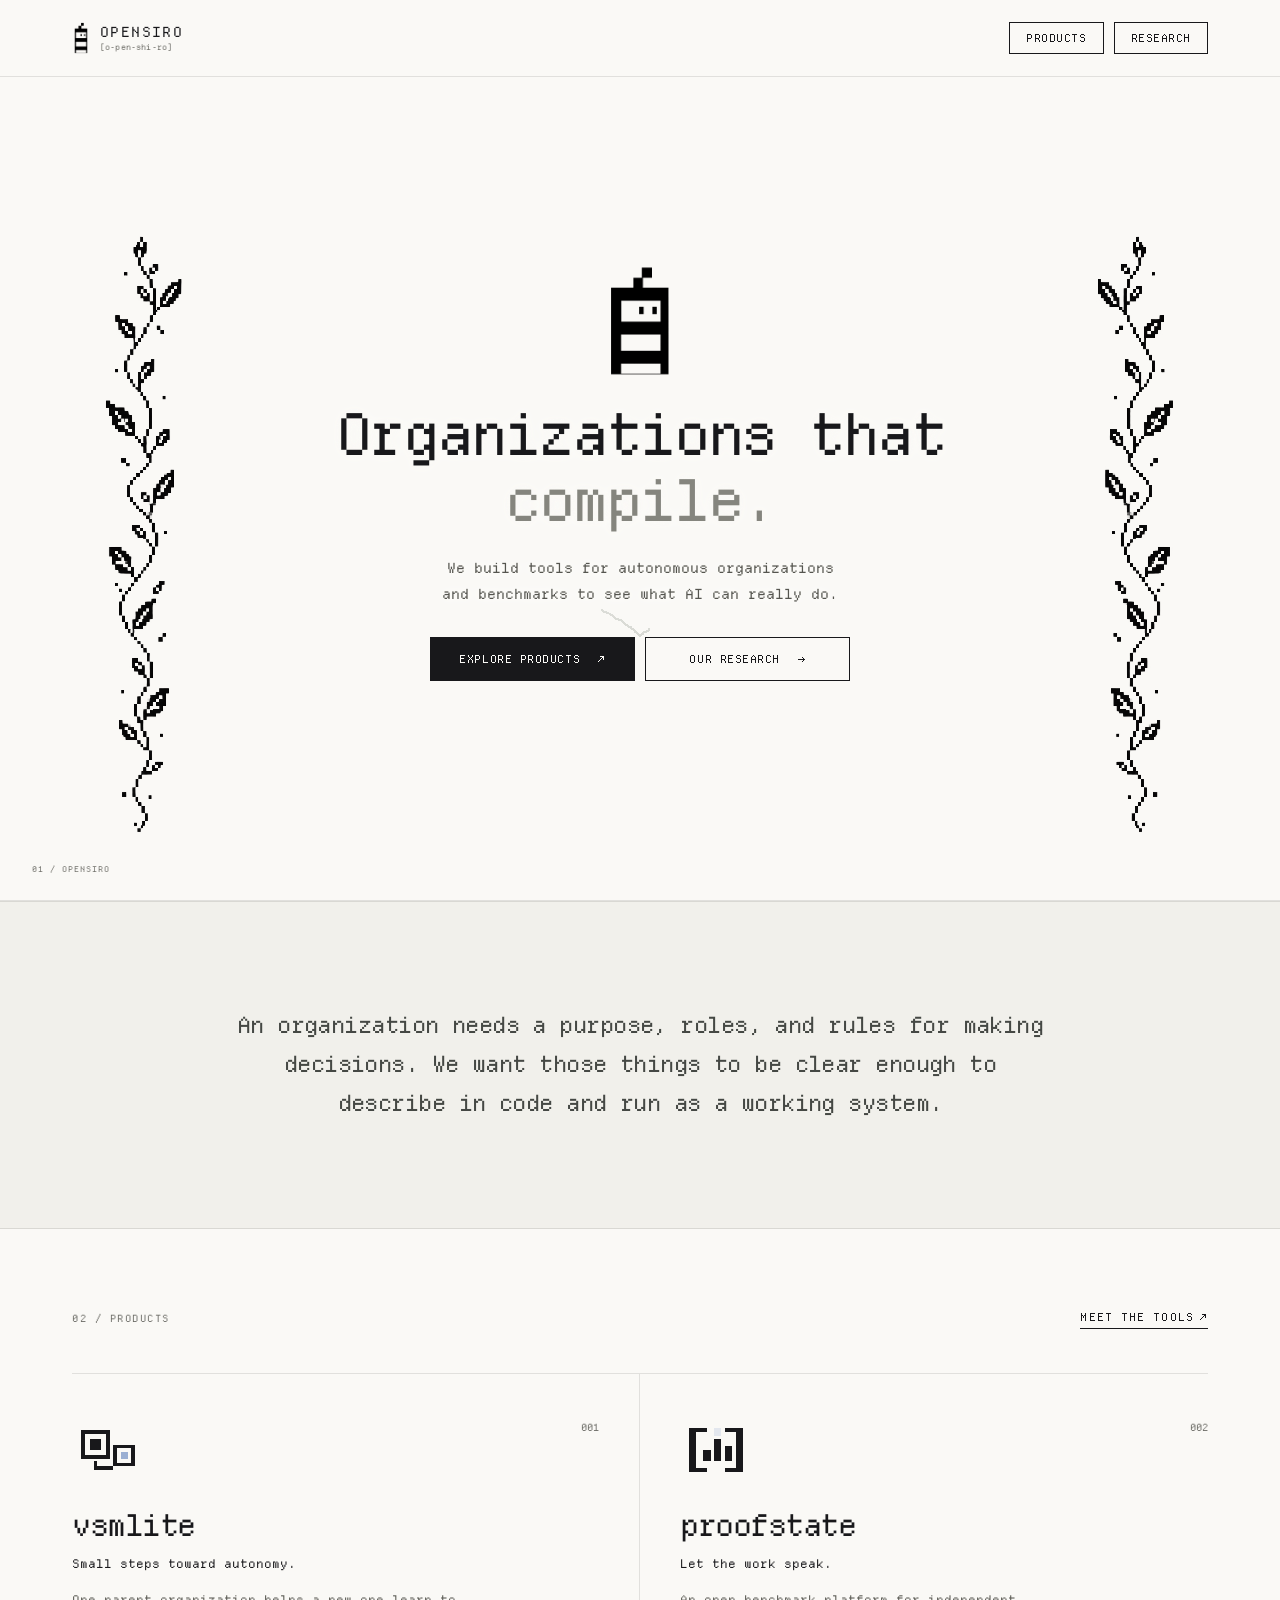
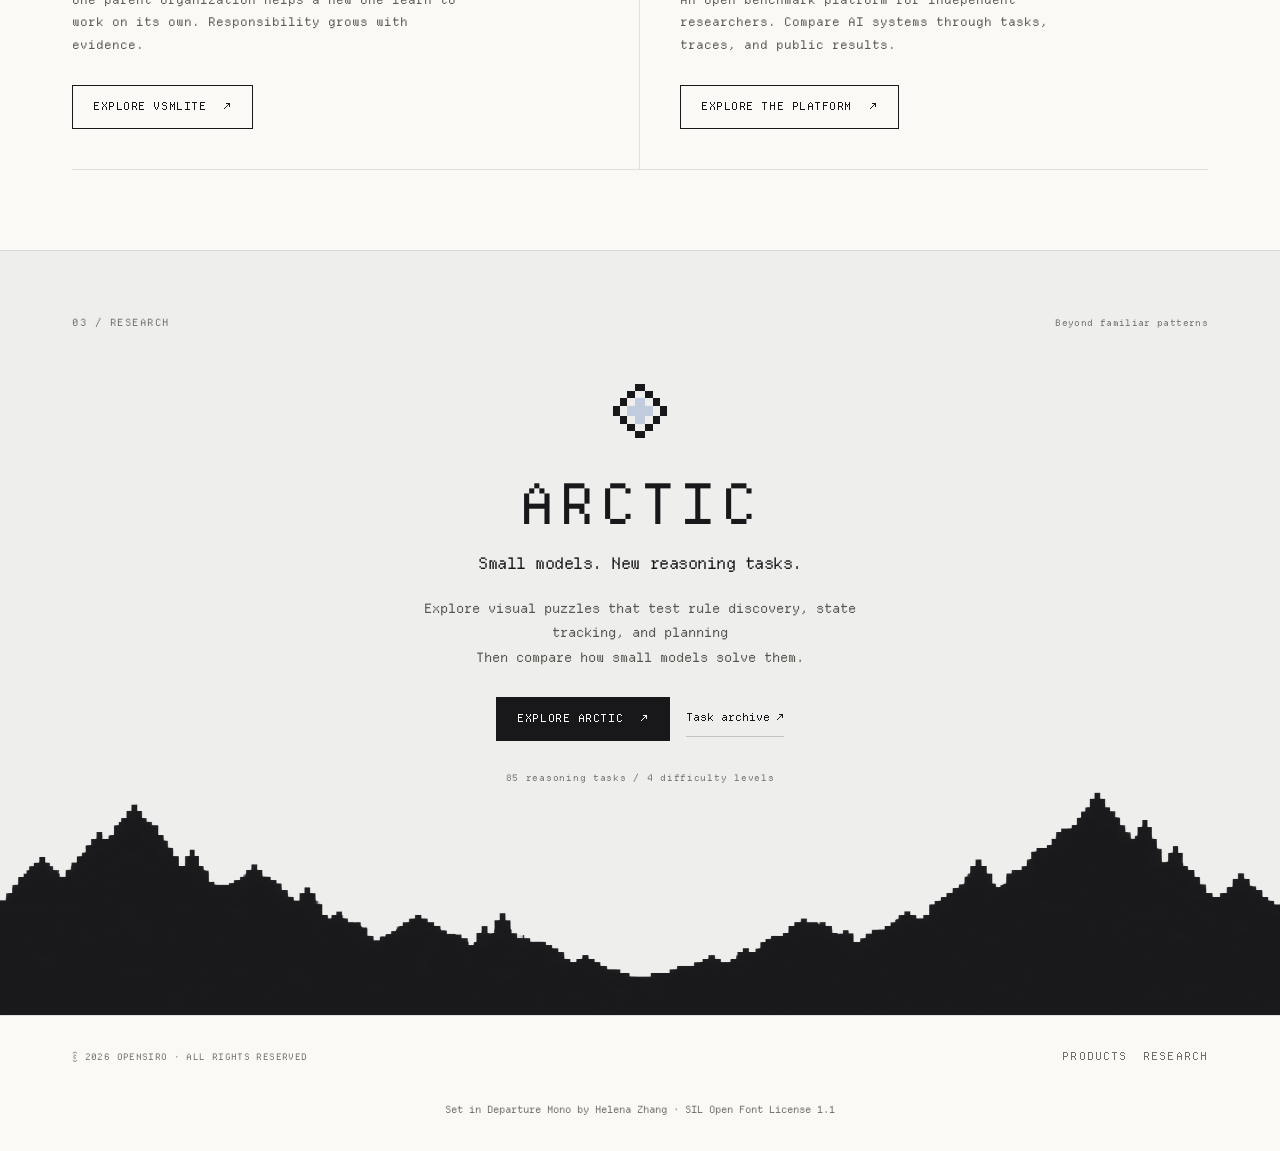
==== commit 0a61ef72: "Simplify home and products heroes" ====
--- a/index.html
+++ b/index.html
@@ -25,7 +25,7 @@
 <link rel="stylesheet" href="globals.css?v=20260911-idea">
 <link rel="stylesheet" href="shared-hero.css?v=20260903-sync">
 <script src="hero-transition.js?v=20260903-sync"></script>
-<script src="vines.js?v=20260903-sync2" defer blocking="render"></script>
+<script src="vines.js?v=20260912-optional-controls" defer blocking="render"></script>
 <link rel="icon" type="image/png" sizes="64x64" href="assets/favicon-64x64.png?v=20260907-theme" media="(prefers-color-scheme: light)">
 <link rel="icon" type="image/png" sizes="64x64" href="assets/favicon-64x64-dark.png?v=20260907-theme" media="(prefers-color-scheme: dark)">
 <link rel="apple-touch-icon" href="assets/favicon-64x64.png">
@@ -53,7 +53,6 @@
   <div class="hero-vine vine-static vine-right" aria-hidden="true"></div>
   <div class="hero-garden" aria-hidden="true"><div class="vine-growing vine-center"></div></div>
   <div class="wrap hero-inner">
-    <p class="eyebrow">Independent tools. Open research.</p>
     <div class="hero-logo" aria-hidden="true">
       <img class="hero-logo-animated" src="assets/mascot-logo.gif" alt="" width="320" height="540" decoding="async">
       <img class="hero-logo-static" src="assets/mascot-logo.png" alt="" width="320" height="540" decoding="async">
@@ -63,10 +62,6 @@
     <div class="hero-cta">
       <a class="btn" href="products.html">Explore products <span class="arr">↗</span></a>
       <a class="btn outline" href="research.html">Our research <span class="arr">→</span></a>
-    </div>
-    <a class="hero-foot" href="#about">A little more about us <span aria-hidden="true">↓</span></a>
-    <div class="vine-controls" hidden>
-      <button class="vine-pause" type="button" aria-label="Pause garden animation">Pause</button>
     </div>
   </div>
   <div class="hero-coordinate" aria-hidden="true"><span>01 / OPENSIRO</span></div>
--- a/globals.css
+++ b/globals.css
@@ -638,6 +638,8 @@
 @media(max-width:540px){.benchmark-samples{padding:52px 0}.sample-intro{margin-bottom:28px}.sample-intro h2{font-size:23px}}
 
 /* ARCTIC workflow — preparation, submission, and small-model evaluation. */
+.detail .section-export{display:inline;margin-left:7px;color:inherit;text-decoration:underline;text-decoration-thickness:1px;text-underline-offset:4px}
+.detail .section-export:hover,.detail .section-export:focus-visible{color:var(--accent-ink)}
 .workflow-question{margin-bottom:20px}
 .workflow-intro{max-width:790px;margin:0 0 36px;color:var(--muted-2);font-size:13px;line-height:1.9}
 .workflow-intro strong{font-weight:normal;color:var(--ink)}
